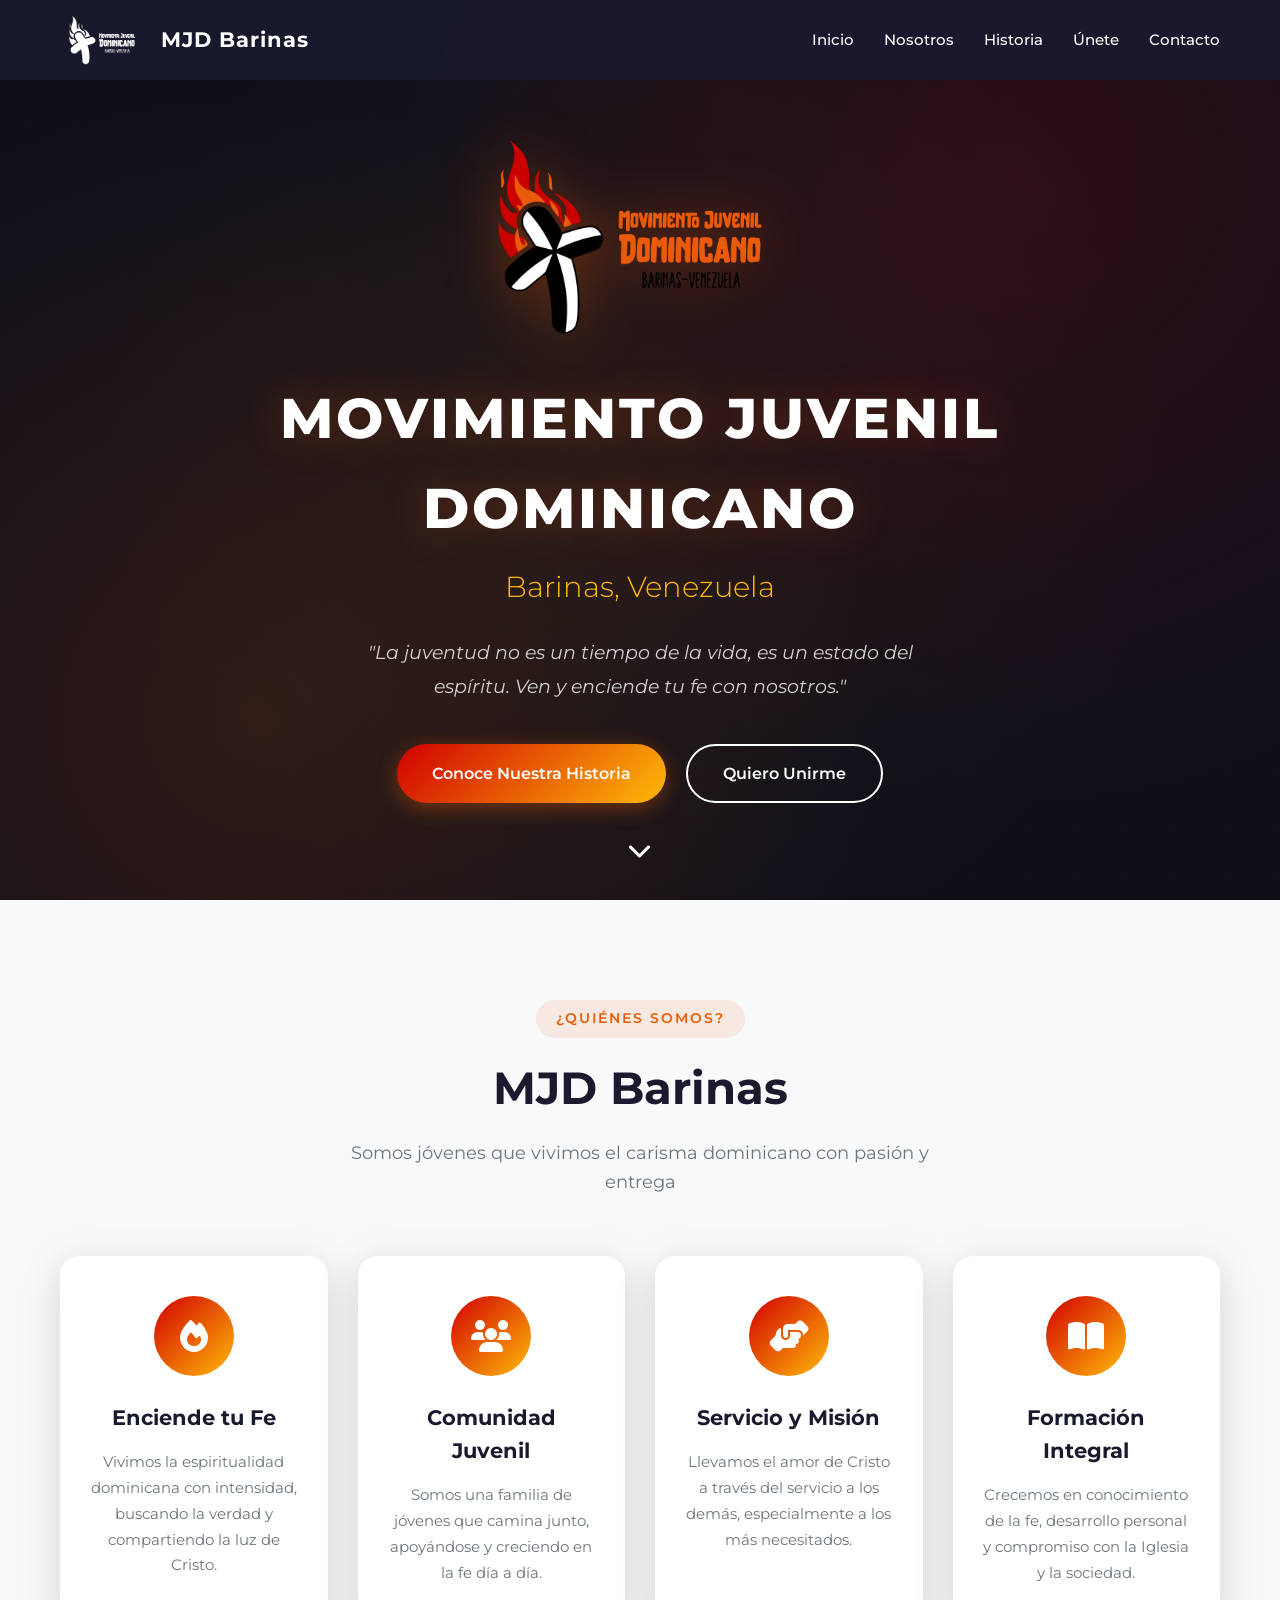
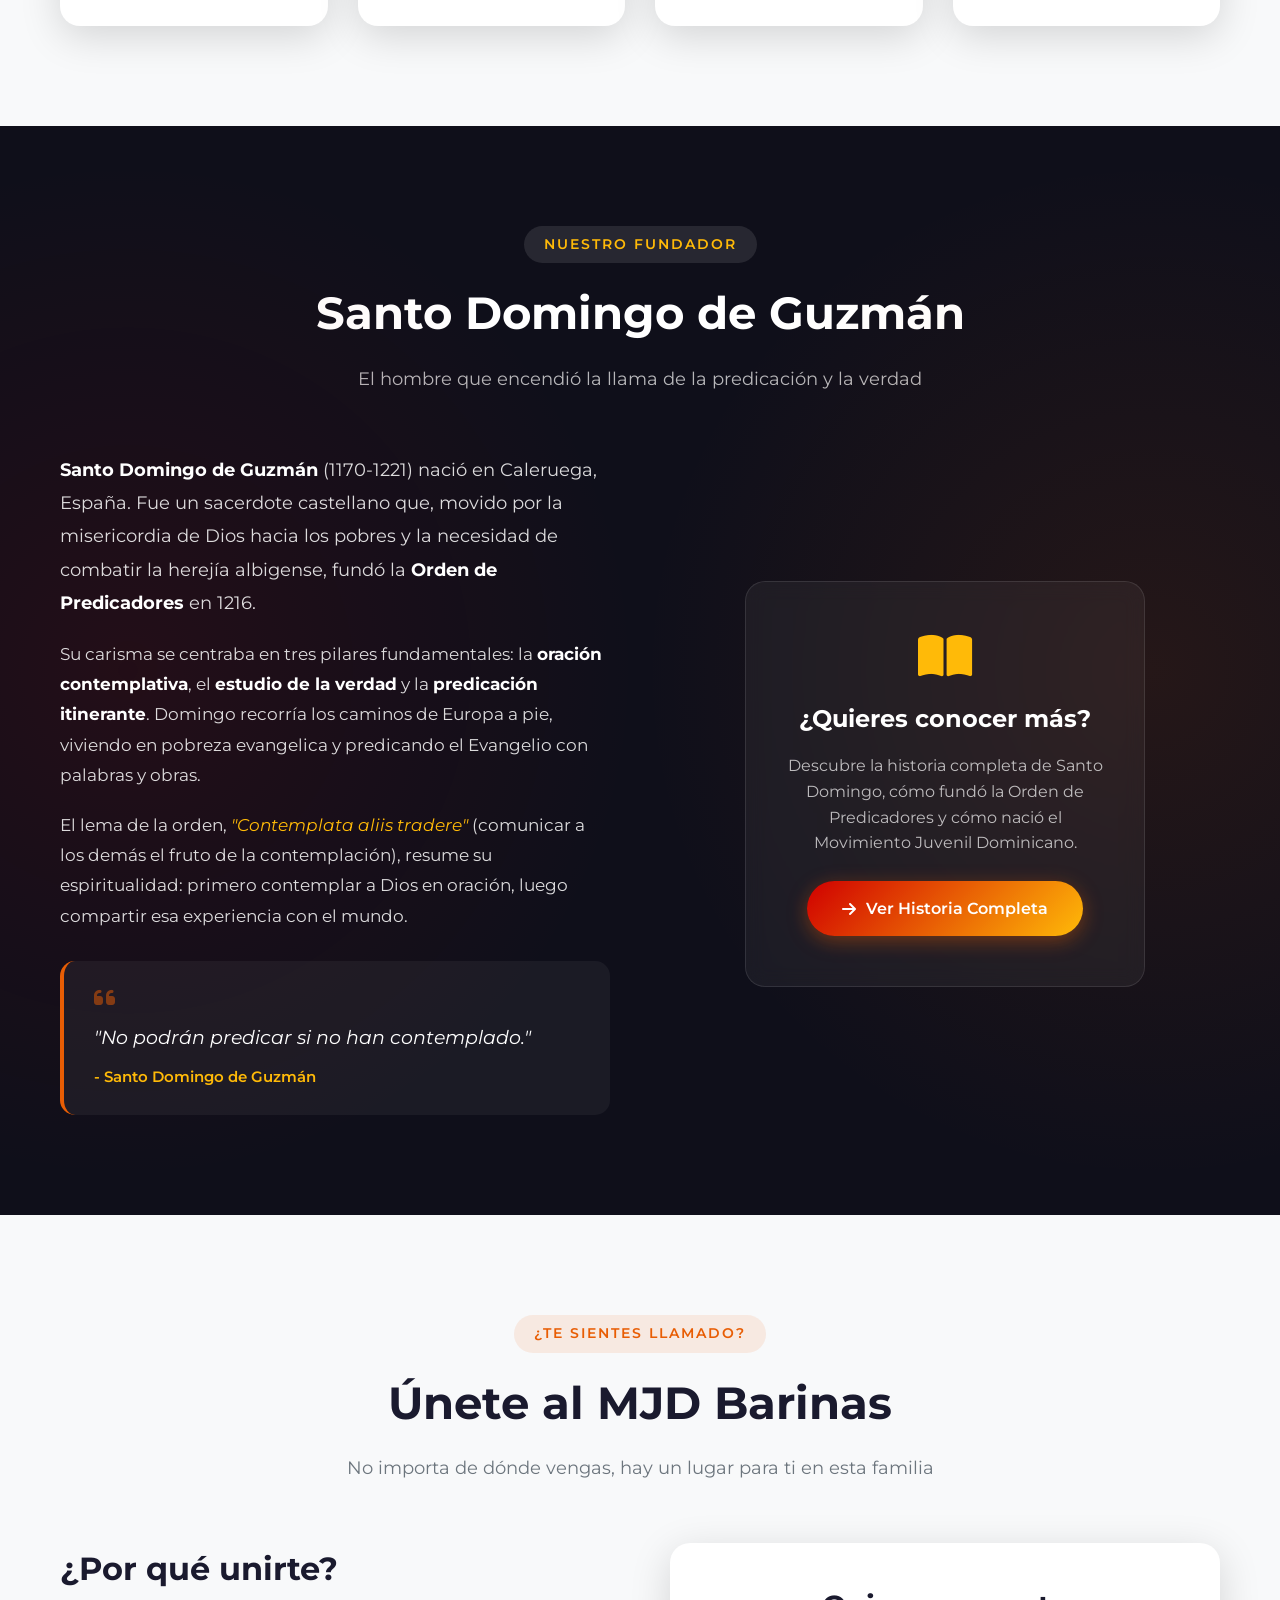
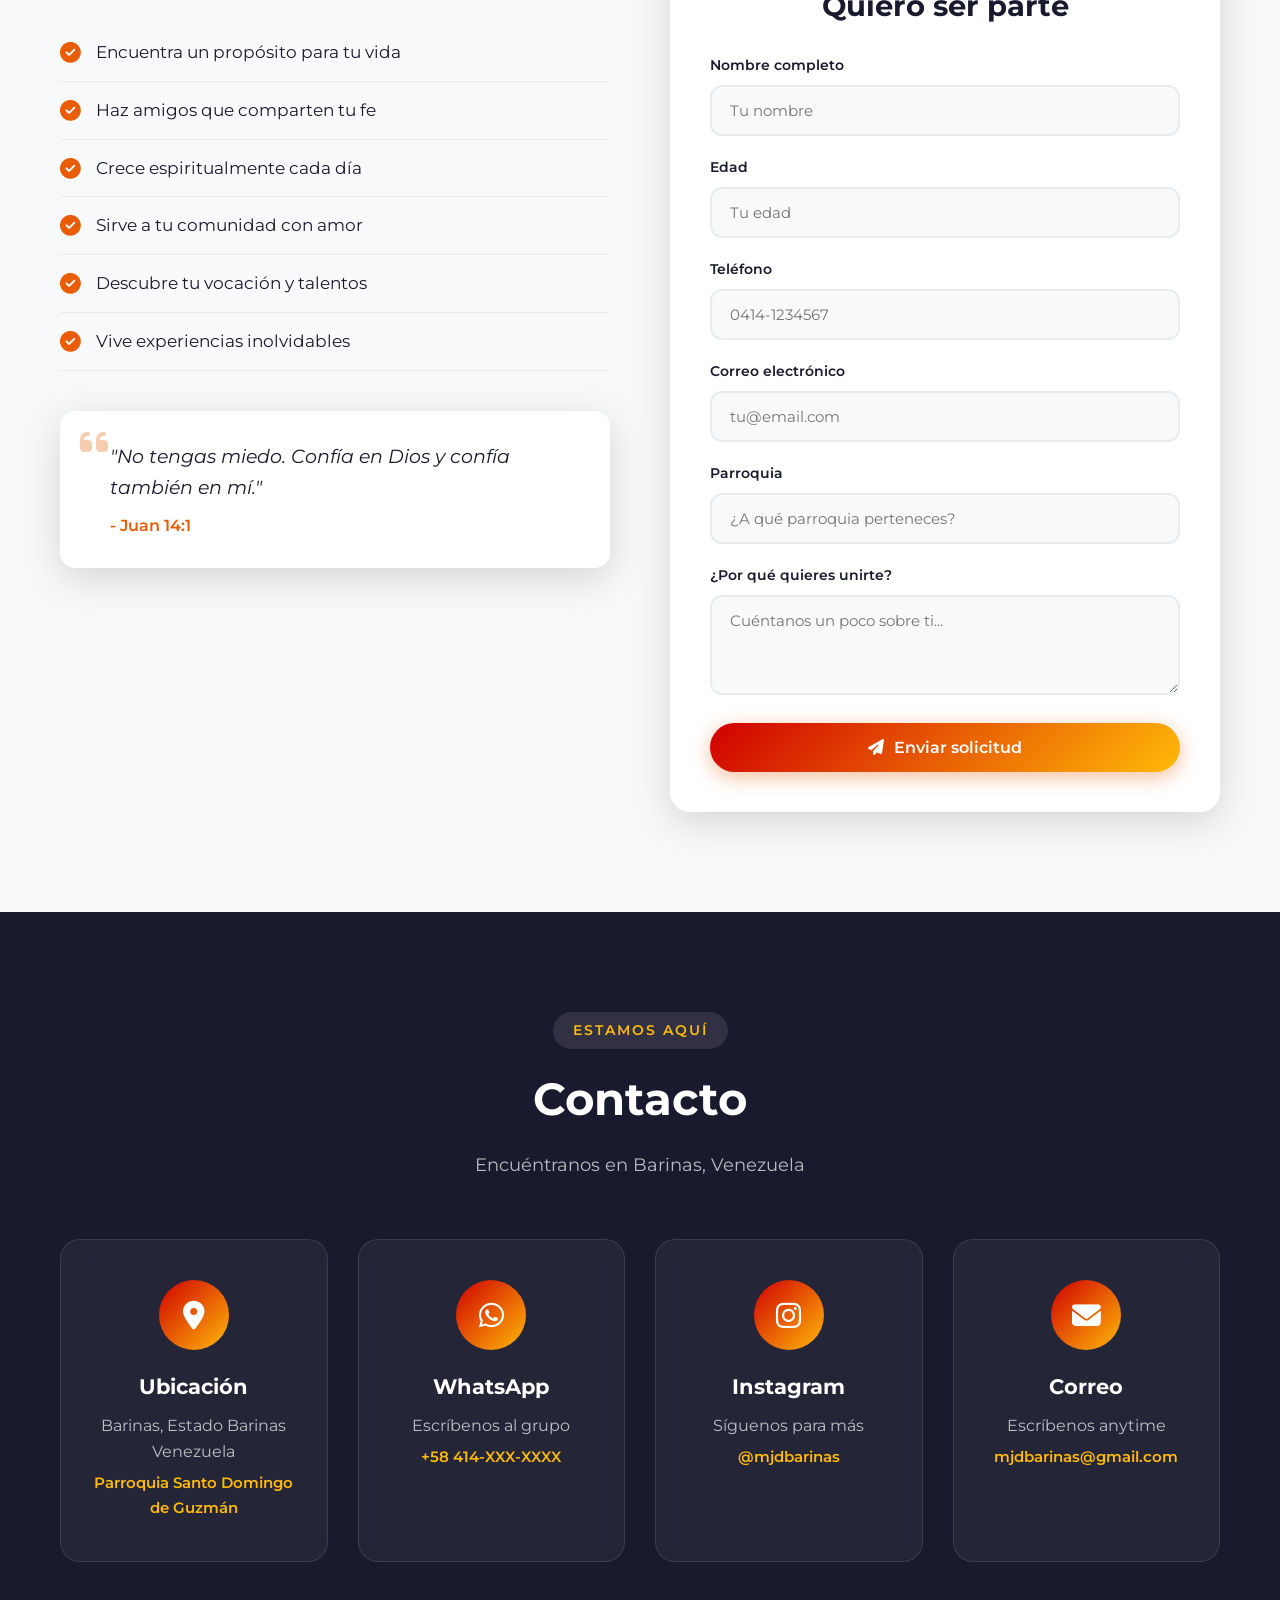
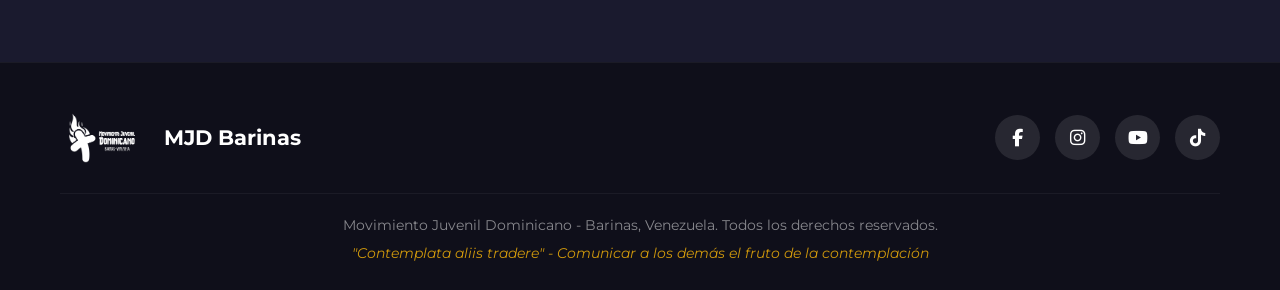
==== index.html @ afd15b1e "Add files via upload" ====
<!DOCTYPE html>
<html lang="es">
<head>
    <meta charset="UTF-8">
    <meta name="viewport" content="width=device-width, initial-scale=1.0">
    <title>MJD Barinas - Movimiento Juvenil Dominicano</title>
    <link rel="stylesheet" href="styles.css">
    <link href="https://fonts.googleapis.com/css2?family=Montserrat:wght@300;400;600;700;800&display=swap" rel="stylesheet">
    <link rel="stylesheet" href="https://cdnjs.cloudflare.com/ajax/libs/font-awesome/6.4.0/css/all.min.css">
</head>
<body>
    <!-- Navegación -->
    <nav class="navbar">
        <div class="nav-container">
            <div class="nav-logo">
                <img src="Logo.png" alt="MJD Logo" class="logo-img">
                <span class="logo-text">MJD Barinas</span>
            </div>
            <ul class="nav-menu">
                <li><a href="#inicio">Inicio</a></li>
                <li><a href="#nosotros">Nosotros</a></li>
                <li><a href="historia.html">Historia</a></li>
                <li><a href="#unirse">Únete</a></li>
                <li><a href="#contacto">Contacto</a></li>
            </ul>
            <div class="hamburger">
                <span class="bar"></span>
                <span class="bar"></span>
                <span class="bar"></span>
            </div>
        </div>
    </nav>

    <!-- Hero Section -->
    <section id="inicio" class="hero">
        <div class="hero-overlay"></div>
        <div class="hero-content">
            <div class="hero-logo">
                <img src="Logo.png" alt="MJD Logo">
            </div>
            <h1 class="hero-title">Movimiento Juvenil Dominicano</h1>
            <h2 class="hero-subtitle">Barinas, Venezuela</h2>
            <p class="hero-text">"La juventud no es un tiempo de la vida, es un estado del espíritu. Ven y enciende tu fe con nosotros."</p>
            <div class="hero-buttons">
                <a href="historia.html" class="btn btn-primary">Conoce Nuestra Historia</a>
                <a href="#unirse" class="btn btn-secondary">Quiero Unirme</a>
            </div>
        </div>
        <div class="scroll-indicator">
            <i class="fas fa-chevron-down"></i>
        </div>
    </section>

    <!-- Nosotros Section -->
    <section id="nosotros" class="section about">
        <div class="container">
            <div class="section-header">
                <span class="section-tag">¿Quiénes somos?</span>
                <h2 class="section-title">MJD Barinas</h2>
                <p class="section-desc">Somos jóvenes que vivimos el carisma dominicano con pasión y entrega</p>
            </div>
            <div class="about-grid">
                <div class="about-card">
                    <div class="about-icon">
                        <i class="fas fa-fire"></i>
                    </div>
                    <h3>Enciende tu Fe</h3>
                    <p>Vivimos la espiritualidad dominicana con intensidad, buscando la verdad y compartiendo la luz de Cristo.</p>
                </div>
                <div class="about-card">
                    <div class="about-icon">
                        <i class="fas fa-users"></i>
                    </div>
                    <h3>Comunidad Juvenil</h3>
                    <p>Somos una familia de jóvenes que camina junto, apoyándose y creciendo en la fe día a día.</p>
                </div>
                <div class="about-card">
                    <div class="about-icon">
                        <i class="fas fa-hands-helping"></i>
                    </div>
                    <h3>Servicio y Misión</h3>
                    <p>Llevamos el amor de Cristo a través del servicio a los demás, especialmente a los más necesitados.</p>
                </div>
                <div class="about-card">
                    <div class="about-icon">
                        <i class="fas fa-book-open"></i>
                    </div>
                    <h3>Formación Integral</h3>
                    <p>Crecemos en conocimiento de la fe, desarrollo personal y compromiso con la Iglesia y la sociedad.</p>
                </div>
            </div>
        </div>
    </section>

    <!-- Santo Domingo Section -->
    <section id="santo-domingo" class="section santo-domingo">
        <div class="container">
            <div class="section-header light">
                <span class="section-tag">Nuestro Fundador</span>
                <h2 class="section-title">Santo Domingo de Guzmán</h2>
                <p class="section-desc">El hombre que encendió la llama de la predicación y la verdad</p>
            </div>
            <div class="santo-domingo-content">
                <div class="santo-domingo-text">
                    <p class="santo-domingo-intro">
                        <strong>Santo Domingo de Guzmán</strong> (1170-1221) nació en Caleruega, España. Fue un sacerdote castellano que, movido por la misericordia de Dios hacia los pobres y la necesidad de combatir la herejía albigense, fundó la <strong>Orden de Predicadores</strong> en 1216.
                    </p>
                    <p>
                        Su carisma se centraba en tres pilares fundamentales: la <strong>oración contemplativa</strong>, el <strong>estudio de la verdad</strong> y la <strong>predicación itinerante</strong>. Domingo recorría los caminos de Europa a pie, viviendo en pobreza evangelica y predicando el Evangelio con palabras y obras.
                    </p>
                    <p>
                        El lema de la orden, <em>"Contemplata aliis tradere"</em> (comunicar a los demás el fruto de la contemplación), resume su espiritualidad: primero contemplar a Dios en oración, luego compartir esa experiencia con el mundo.
                    </p>
                    <div class="santo-domingo-quote">
                        <i class="fas fa-quote-left"></i>
                        <p>"No podrán predicar si no han contemplado."</p>
                        <span>- Santo Domingo de Guzmán</span>
                    </div>
                </div>
                <div class="santo-domingo-cta">
                    <div class="cta-card">
                        <i class="fas fa-book-open"></i>
                        <h3>¿Quieres conocer más?</h3>
                        <p>Descubre la historia completa de Santo Domingo, cómo fundó la Orden de Predicadores y cómo nació el Movimiento Juvenil Dominicano.</p>
                        <a href="historia.html" class="btn btn-primary">
                            <i class="fas fa-arrow-right"></i> Ver Historia Completa
                        </a>
                    </div>
                </div>
            </div>
        </div>
    </section>

    <!-- Unirse Section -->
    <section id="unirse" class="section join">
        <div class="container">
            <div class="section-header">
                <span class="section-tag">¿Te sientes llamado?</span>
                <h2 class="section-title">Únete al MJD Barinas</h2>
                <p class="section-desc">No importa de dónde vengas, hay un lugar para ti en esta familia</p>
            </div>
            <div class="join-content">
                <div class="join-info">
                    <h3>¿Por qué unirte?</h3>
                    <ul class="join-list">
                        <li><i class="fas fa-check-circle"></i> Encuentra un propósito para tu vida</li>
                        <li><i class="fas fa-check-circle"></i> Haz amigos que comparten tu fe</li>
                        <li><i class="fas fa-check-circle"></i> Crece espiritualmente cada día</li>
                        <li><i class="fas fa-check-circle"></i> Sirve a tu comunidad con amor</li>
                        <li><i class="fas fa-check-circle"></i> Descubre tu vocación y talentos</li>
                        <li><i class="fas fa-check-circle"></i> Vive experiencias inolvidables</li>
                    </ul>
                    <div class="join-quote">
                        <i class="fas fa-quote-left"></i>
                        <p>"No tengas miedo. Confía en Dios y confía también en mí."</p>
                        <span>- Juan 14:1</span>
                    </div>
                </div>
                <div class="join-form-container">
                    <form class="join-form" id="joinForm" action="https://formspree.io/f/mdayrwkl" method="POST">
                        <input type="hidden" name="_subject" value="Nueva solicitud para unirse al MJD Barinas">
                        <h3>Quiero ser parte</h3>
                        <div class="form-group">
                            <label for="nombre">Nombre completo</label>
                            <input type="text" id="nombre" name="nombre" required placeholder="Tu nombre">
                        </div>
                        <div class="form-group">
                            <label for="edad">Edad</label>
                            <input type="number" id="edad" name="edad" required placeholder="Tu edad" min="12" max="35">
                        </div>
                        <div class="form-group">
                            <label for="telefono">Teléfono</label>
                            <input type="tel" id="telefono" name="telefono" required placeholder="0414-1234567">
                        </div>
                        <div class="form-group">
                            <label for="email">Correo electrónico</label>
                            <input type="email" id="email" name="email" placeholder="tu@email.com">
                        </div>
                        <div class="form-group">
                            <label for="parroquia">Parroquia</label>
                            <input type="text" id="parroquia" name="parroquia" placeholder="¿A qué parroquia perteneces?">
                        </div>
                        <div class="form-group">
                            <label for="mensaje">¿Por qué quieres unirte?</label>
                            <textarea id="mensaje" name="mensaje" rows="3" placeholder="Cuéntanos un poco sobre ti..."></textarea>
                        </div>
                        <button type="submit" class="btn btn-primary btn-full">
                            <i class="fas fa-paper-plane"></i> Enviar solicitud
                        </button>
                    </form>
                </div>
            </div>
        </div>
    </section>

    <!-- Contacto Section -->
    <section id="contacto" class="section contact">
        <div class="container">
            <div class="section-header light">
                <span class="section-tag">Estamos aquí</span>
                <h2 class="section-title">Contacto</h2>
                <p class="section-desc">Encuéntranos en Barinas, Venezuela</p>
            </div>
            <div class="contact-grid">
                <div class="contact-card">
                    <div class="contact-icon">
                        <i class="fas fa-map-marker-alt"></i>
                    </div>
                    <h3>Ubicación</h3>
                    <p>Barinas, Estado Barinas<br>Venezuela</p>
                    <span class="contact-detail">Parroquia Santo Domingo de Guzmán</span>
                </div>
                <div class="contact-card">
                    <div class="contact-icon">
                        <i class="fab fa-whatsapp"></i>
                    </div>
                    <h3>WhatsApp</h3>
                    <p>Escríbenos al grupo</p>
                    <span class="contact-detail">+58 414-XXX-XXXX</span>
                </div>
                <div class="contact-card">
                    <div class="contact-icon">
                        <i class="fab fa-instagram"></i>
                    </div>
                    <h3>Instagram</h3>
                    <p>Síguenos para más</p>
                    <span class="contact-detail">@mjdbarinas</span>
                </div>
                <div class="contact-card">
                    <div class="contact-icon">
                        <i class="fas fa-envelope"></i>
                    </div>
                    <h3>Correo</h3>
                    <p>Escríbenos anytime</p>
                    <span class="contact-detail">mjdbarinas@gmail.com</span>
                </div>
            </div>
        </div>
    </section>

    <!-- Footer -->
    <footer class="footer">
        <div class="container">
            <div class="footer-content">
                <div class="footer-logo">
                    <img src="Logo.png" alt="MJD Logo">
                    <span>MJD Barinas</span>
                </div>
                <div class="footer-social">
                    <a href="#"><i class="fab fa-facebook-f"></i></a>
                    <a href="#"><i class="fab fa-instagram"></i></a>
                    <a href="#"><i class="fab fa-youtube"></i></a>
                    <a href="#"><i class="fab fa-tiktok"></i></a>
                </div>
            </div>
            <div class="footer-bottom">
                <p> Movimiento Juvenil Dominicano - Barinas, Venezuela. Todos los derechos reservados.</p>
                <p class="footer-quote">"Contemplata aliis tradere" - Comunicar a los demás el fruto de la contemplación</p>
            </div>
        </div>
    </footer>

    <script src="script.js"></script>
</body>
</html>
---- styles.css ----
/* Reset y Base */
* {
    margin: 0;
    padding: 0;
    box-sizing: border-box;
}

:root {
    --primary: #e85d04;
    --primary-dark: #d00000;
    --secondary: #ffba08;
    --dark: #1a1a2e;
    --darker: #0f0f1a;
    --light: #f8f9fa;
    --gray: #6c757d;
    --white: #ffffff;
    --gradient-fire: linear-gradient(135deg, #d00000 0%, #e85d04 50%, #ffba08 100%);
    --shadow: 0 10px 40px rgba(0,0,0,0.15);
    --shadow-hover: 0 20px 60px rgba(232, 93, 4, 0.25);
}

html {
    scroll-behavior: smooth;
}

body {
    font-family: 'Montserrat', sans-serif;
    line-height: 1.6;
    color: var(--dark);
    overflow-x: hidden;
}

.container {
    max-width: 1200px;
    margin: 0 auto;
    padding: 0 20px;
}

/* Navegación */
.navbar {
    position: fixed;
    top: 0;
    left: 0;
    width: 100%;
    background: rgba(26, 26, 46, 0.95);
    backdrop-filter: blur(10px);
    z-index: 1000;
    padding: 15px 0;
    transition: all 0.3s ease;
}

.nav-container {
    max-width: 1200px;
    margin: 0 auto;
    padding: 0 20px;
    display: flex;
    justify-content: space-between;
    align-items: center;
}

.nav-logo {
    display: flex;
    align-items: center;
    gap: 12px;
}

.logo-img {
    height: 50px;
    width: auto;
    filter: brightness(0) invert(1);
}

.logo-text {
    color: var(--white);
    font-weight: 700;
    font-size: 1.3rem;
    letter-spacing: 1px;
}

.nav-menu {
    display: flex;
    list-style: none;
    gap: 30px;
}

.nav-menu a {
    color: var(--white);
    text-decoration: none;
    font-weight: 500;
    font-size: 0.95rem;
    position: relative;
    transition: color 0.3s ease;
}

.nav-menu a::after {
    content: '';
    position: absolute;
    bottom: -5px;
    left: 0;
    width: 0;
    height: 2px;
    background: var(--gradient-fire);
    transition: width 0.3s ease;
}

.nav-menu a:hover {
    color: var(--secondary);
}

.nav-menu a:hover::after {
    width: 100%;
}

.hamburger {
    display: none;
    cursor: pointer;
}

.bar {
    display: block;
    width: 25px;
    height: 3px;
    margin: 5px auto;
    background: var(--white);
    border-radius: 3px;
    transition: all 0.3s ease;
}

/* Hero Section */
.hero {
    min-height: 100vh;
    display: flex;
    align-items: center;
    justify-content: center;
    position: relative;
    background: var(--darker);
    overflow: hidden;
}

.hero::before {
    content: '';
    position: absolute;
    top: 0;
    left: 0;
    width: 100%;
    height: 100%;
    background: 
        radial-gradient(circle at 20% 80%, rgba(232, 93, 4, 0.15) 0%, transparent 50%),
        radial-gradient(circle at 80% 20%, rgba(208, 0, 0, 0.15) 0%, transparent 50%),
        radial-gradient(circle at 50% 50%, rgba(255, 186, 8, 0.05) 0%, transparent 70%);
}

.hero-overlay {
    position: absolute;
    top: 0;
    left: 0;
    width: 100%;
    height: 100%;
    background: url('data:image/svg+xml,<svg xmlns="http://www.w3.org/2000/svg" viewBox="0 0 100 100"><circle cx="50" cy="50" r="1" fill="rgba(255,255,255,0.03)"/></svg>');
    background-size: 50px 50px;
}

.hero-content {
    position: relative;
    z-index: 2;
    text-align: center;
    padding: 100px 20px 60px;
    max-width: 900px;
}

.hero-logo {
    margin-bottom: 30px;
    animation: fadeInDown 1s ease;
}

.hero-logo img {
    max-height: 200px;
    width: auto;
    filter: drop-shadow(0 0 30px rgba(232, 93, 4, 0.4));
}

.hero-title {
    font-size: 3.5rem;
    font-weight: 800;
    color: var(--white);
    margin-bottom: 10px;
    text-transform: uppercase;
    letter-spacing: 3px;
    animation: fadeInUp 1s ease 0.2s both;
    text-shadow: 0 0 40px rgba(232, 93, 4, 0.3);
}

.hero-subtitle {
    font-size: 1.8rem;
    font-weight: 300;
    color: var(--secondary);
    margin-bottom: 25px;
    animation: fadeInUp 1s ease 0.4s both;
}

.hero-text {
    font-size: 1.2rem;
    color: rgba(255,255,255,0.8);
    max-width: 600px;
    margin: 0 auto 40px;
    line-height: 1.8;
    animation: fadeInUp 1s ease 0.6s both;
    font-style: italic;
}

.hero-buttons {
    display: flex;
    gap: 20px;
    justify-content: center;
    flex-wrap: wrap;
    animation: fadeInUp 1s ease 0.8s both;
}

.btn {
    display: inline-flex;
    align-items: center;
    gap: 10px;
    padding: 15px 35px;
    border-radius: 50px;
    font-weight: 600;
    font-size: 1rem;
    text-decoration: none;
    transition: all 0.3s ease;
    cursor: pointer;
    border: none;
    font-family: 'Montserrat', sans-serif;
}

.btn-primary {
    background: var(--gradient-fire);
    color: var(--white);
    box-shadow: 0 5px 20px rgba(232, 93, 4, 0.4);
}

.btn-primary:hover {
    transform: translateY(-3px);
    box-shadow: var(--shadow-hover);
}

.btn-secondary {
    background: transparent;
    color: var(--white);
    border: 2px solid var(--white);
}

.btn-secondary:hover {
    background: var(--white);
    color: var(--dark);
    transform: translateY(-3px);
}

.btn-full {
    width: 100%;
    justify-content: center;
}

.scroll-indicator {
    position: absolute;
    bottom: 30px;
    left: 50%;
    transform: translateX(-50%);
    color: var(--white);
    font-size: 1.5rem;
    animation: bounce 2s infinite;
    cursor: pointer;
}

/* Sections General */
.section {
    padding: 100px 0;
}

.section-header {
    text-align: center;
    margin-bottom: 60px;
}

.section-header.light {
    color: var(--white);
}

.section-tag {
    display: inline-block;
    padding: 8px 20px;
    background: rgba(232, 93, 4, 0.1);
    color: var(--primary);
    border-radius: 50px;
    font-size: 0.85rem;
    font-weight: 600;
    text-transform: uppercase;
    letter-spacing: 2px;
    margin-bottom: 15px;
}

.section-header.light .section-tag {
    background: rgba(255,255,255,0.1);
    color: var(--secondary);
}

.section-title {
    font-size: 2.8rem;
    font-weight: 700;
    margin-bottom: 15px;
    color: var(--dark);
}

.section-header.light .section-title {
    color: var(--white);
}

.section-desc {
    font-size: 1.1rem;
    color: var(--gray);
    max-width: 600px;
    margin: 0 auto;
}

.section-header.light .section-desc {
    color: rgba(255,255,255,0.7);
}

/* About Section */
.about {
    background: var(--light);
}

.about-grid {
    display: grid;
    grid-template-columns: repeat(auto-fit, minmax(260px, 1fr));
    gap: 30px;
}

.about-card {
    background: var(--white);
    padding: 40px 30px;
    border-radius: 20px;
    text-align: center;
    transition: all 0.3s ease;
    box-shadow: var(--shadow);
}

.about-card:hover {
    transform: translateY(-10px);
    box-shadow: var(--shadow-hover);
}

.about-icon {
    width: 80px;
    height: 80px;
    background: var(--gradient-fire);
    border-radius: 50%;
    display: flex;
    align-items: center;
    justify-content: center;
    margin: 0 auto 25px;
    font-size: 2rem;
    color: var(--white);
}

.about-card h3 {
    font-size: 1.3rem;
    margin-bottom: 15px;
    color: var(--dark);
}

.about-card p {
    color: var(--gray);
    font-size: 0.95rem;
    line-height: 1.7;
}

/* Santo Domingo Section */
.santo-domingo {
    background: var(--darker);
    position: relative;
    overflow: hidden;
}

.santo-domingo::before {
    content: '';
    position: absolute;
    top: 0;
    left: 0;
    width: 100%;
    height: 100%;
    background: 
        radial-gradient(circle at 10% 50%, rgba(208, 0, 0, 0.1) 0%, transparent 40%),
        radial-gradient(circle at 90% 50%, rgba(232, 93, 4, 0.1) 0%, transparent 40%);
}

.santo-domingo-content {
    position: relative;
    z-index: 2;
    display: grid;
    grid-template-columns: 1fr 1fr;
    gap: 60px;
    align-items: center;
}

.santo-domingo-text {
    color: rgba(255,255,255,0.85);
}

.santo-domingo-text p {
    font-size: 1.05rem;
    line-height: 1.8;
    margin-bottom: 20px;
}

.santo-domingo-text strong {
    color: var(--white);
}

.santo-domingo-text em {
    color: var(--secondary);
    font-style: italic;
}

.santo-domingo-intro {
    font-size: 1.15rem !important;
}

.santo-domingo-quote {
    background: rgba(255,255,255,0.05);
    padding: 25px 30px;
    border-radius: 15px;
    border-left: 4px solid var(--primary);
    margin-top: 30px;
    position: relative;
}

.santo-domingo-quote i {
    font-size: 1.5rem;
    color: var(--primary);
    opacity: 0.5;
    margin-bottom: 10px;
    display: block;
}

.santo-domingo-quote p {
    font-size: 1.2rem;
    font-style: italic;
    color: var(--white);
    margin-bottom: 10px;
}

.santo-domingo-quote span {
    color: var(--secondary);
    font-weight: 600;
    font-size: 0.95rem;
}

.santo-domingo-cta {
    display: flex;
    justify-content: center;
}

.cta-card {
    background: rgba(255,255,255,0.05);
    backdrop-filter: blur(10px);
    padding: 50px 40px;
    border-radius: 20px;
    border: 1px solid rgba(255,255,255,0.1);
    text-align: center;
    max-width: 400px;
    transition: all 0.3s ease;
}

.cta-card:hover {
    background: rgba(255,255,255,0.08);
    transform: translateY(-5px);
}

.cta-card > i {
    font-size: 3rem;
    color: var(--secondary);
    margin-bottom: 20px;
}

.cta-card h3 {
    color: var(--white);
    font-size: 1.5rem;
    margin-bottom: 15px;
}

.cta-card p {
    color: rgba(255,255,255,0.7);
    font-size: 1rem;
    line-height: 1.6;
    margin-bottom: 25px;
}

/* Historia Page Styles */
.historia-hero {
    min-height: 70vh;
    display: flex;
    align-items: center;
    justify-content: center;
    position: relative;
    background: var(--darker);
    overflow: hidden;
    padding-top: 100px;
}

.historia-hero::before {
    content: '';
    position: absolute;
    top: 0;
    left: 0;
    width: 100%;
    height: 100%;
    background: 
        radial-gradient(circle at 30% 70%, rgba(232, 93, 4, 0.15) 0%, transparent 50%),
        radial-gradient(circle at 70% 30%, rgba(208, 0, 0, 0.15) 0%, transparent 50%);
}

.historia-hero-content {
    position: relative;
    z-index: 2;
    text-align: center;
    padding: 60px 20px;
    max-width: 900px;
}

.historia-hero-content h1 {
    font-size: 3rem;
    font-weight: 800;
    color: var(--white);
    margin-bottom: 15px;
    text-transform: uppercase;
    letter-spacing: 3px;
}

.historia-hero-content p {
    font-size: 1.2rem;
    color: rgba(255,255,255,0.8);
    max-width: 700px;
    margin: 0 auto;
}

.historia-section {
    padding: 80px 0;
}

.historia-section:nth-child(even) {
    background: var(--light);
}

.historia-section:nth-child(odd) {
    background: var(--white);
}

.historia-content {
    max-width: 900px;
    margin: 0 auto;
}

.historia-content h2 {
    font-size: 2.2rem;
    color: var(--dark);
    margin-bottom: 30px;
    display: flex;
    align-items: center;
    gap: 15px;
}

.historia-content h2 i {
    color: var(--primary);
    font-size: 1.8rem;
}

.historia-content h3 {
    font-size: 1.5rem;
    color: var(--dark);
    margin: 30px 0 15px;
}

.historia-content p {
    font-size: 1.05rem;
    line-height: 1.8;
    color: var(--gray);
    margin-bottom: 20px;
}

.historia-content strong {
    color: var(--dark);
}

.historia-content ul {
    margin: 20px 0;
    padding-left: 25px;
}

.historia-content ul li {
    font-size: 1.05rem;
    line-height: 1.8;
    color: var(--gray);
    margin-bottom: 10px;
}

.historia-quote {
    background: var(--dark);
    padding: 40px;
    border-radius: 15px;
    margin: 40px 0;
    text-align: center;
}

.historia-quote i {
    font-size: 2rem;
    color: var(--primary);
    margin-bottom: 15px;
    opacity: 0.5;
}

.historia-quote p {
    font-size: 1.3rem;
    font-style: italic;
    color: var(--white);
    margin-bottom: 15px;
}

.historia-quote span {
    color: var(--secondary);
    font-weight: 600;
}

.historia-timeline {
    position: relative;
    padding-left: 40px;
}

.historia-timeline::before {
    content: '';
    position: absolute;
    left: 10px;
    top: 0;
    bottom: 0;
    width: 3px;
    background: var(--gradient-fire);
    border-radius: 3px;
}

.historia-timeline-item {
    position: relative;
    margin-bottom: 40px;
    padding-left: 30px;
}

.historia-timeline-item::before {
    content: '';
    position: absolute;
    left: -36px;
    top: 5px;
    width: 16px;
    height: 16px;
    background: var(--gradient-fire);
    border-radius: 50%;
    border: 3px solid var(--white);
    box-shadow: 0 0 10px rgba(232, 93, 4, 0.3);
}

.historia-timeline-item .year {
    display: inline-block;
    padding: 5px 15px;
    background: var(--gradient-fire);
    color: var(--white);
    border-radius: 50px;
    font-size: 0.85rem;
    font-weight: 600;
    margin-bottom: 10px;
}

.historia-timeline-item h4 {
    font-size: 1.3rem;
    color: var(--dark);
    margin-bottom: 10px;
}

.historia-timeline-item p {
    color: var(--gray);
    line-height: 1.7;
}

.back-btn {
    display: inline-flex;
    align-items: center;
    gap: 10px;
    color: var(--white);
    text-decoration: none;
    font-weight: 600;
    margin-bottom: 30px;
    transition: all 0.3s ease;
}

.back-btn:hover {
    color: var(--secondary);
    transform: translateX(-5px);
}

/* Responsive para historia */
@media (max-width: 992px) {
    .santo-domingo-content {
        grid-template-columns: 1fr;
    }
    
    .historia-hero-content h1 {
        font-size: 2.2rem;
    }
    
    .historia-content h2 {
        font-size: 1.8rem;
    }
}

@media (max-width: 768px) {
    .cta-card {
        padding: 40px 25px;
    }
    
    .historia-hero-content h1 {
        font-size: 1.8rem;
    }
    
    .historia-timeline {
        padding-left: 30px;
    }
    
    .historia-timeline-item::before {
        left: -31px;
        width: 14px;
        height: 14px;
    }
}

/* Join Section */
.join {
    background: var(--light);
}

.join-content {
    display: grid;
    grid-template-columns: 1fr 1fr;
    gap: 60px;
    align-items: start;
}

.join-info h3 {
    font-size: 2rem;
    margin-bottom: 30px;
    color: var(--dark);
}

.join-list {
    list-style: none;
    margin-bottom: 40px;
}

.join-list li {
    display: flex;
    align-items: center;
    gap: 15px;
    padding: 15px 0;
    border-bottom: 1px solid rgba(0,0,0,0.05);
    font-size: 1.05rem;
    color: var(--dark);
}

.join-list li i {
    color: var(--primary);
    font-size: 1.3rem;
}

.join-quote {
    background: var(--white);
    padding: 30px;
    border-radius: 15px;
    box-shadow: var(--shadow);
    position: relative;
}

.join-quote i {
    font-size: 2rem;
    color: var(--primary);
    opacity: 0.3;
    position: absolute;
    top: 15px;
    left: 20px;
}

.join-quote p {
    font-size: 1.2rem;
    font-style: italic;
    color: var(--dark);
    margin-bottom: 10px;
    padding-left: 20px;
}

.join-quote span {
    color: var(--primary);
    font-weight: 600;
    padding-left: 20px;
}

.join-form-container {
    background: var(--white);
    padding: 40px;
    border-radius: 20px;
    box-shadow: var(--shadow);
}

.join-form h3 {
    font-size: 1.8rem;
    margin-bottom: 25px;
    color: var(--dark);
    text-align: center;
}

.form-group {
    margin-bottom: 20px;
}

.form-group label {
    display: block;
    margin-bottom: 8px;
    font-weight: 600;
    color: var(--dark);
    font-size: 0.9rem;
}

.form-group input,
.form-group textarea {
    width: 100%;
    padding: 14px 18px;
    border: 2px solid #e9ecef;
    border-radius: 12px;
    font-family: 'Montserrat', sans-serif;
    font-size: 0.95rem;
    transition: all 0.3s ease;
    background: var(--light);
}

.form-group input:focus,
.form-group textarea:focus {
    outline: none;
    border-color: var(--primary);
    background: var(--white);
    box-shadow: 0 0 0 4px rgba(232, 93, 4, 0.1);
}

.form-group textarea {
    resize: vertical;
    min-height: 100px;
}

/* Contact Section */
.contact {
    background: var(--dark);
    position: relative;
}

.contact-grid {
    display: grid;
    grid-template-columns: repeat(auto-fit, minmax(250px, 1fr));
    gap: 30px;
}

.contact-card {
    background: rgba(255,255,255,0.05);
    backdrop-filter: blur(10px);
    padding: 40px 30px;
    border-radius: 20px;
    text-align: center;
    border: 1px solid rgba(255,255,255,0.1);
    transition: all 0.3s ease;
}

.contact-card:hover {
    background: rgba(255,255,255,0.08);
    transform: translateY(-5px);
}

.contact-icon {
    width: 70px;
    height: 70px;
    background: var(--gradient-fire);
    border-radius: 50%;
    display: flex;
    align-items: center;
    justify-content: center;
    margin: 0 auto 20px;
    font-size: 1.8rem;
    color: var(--white);
}

.contact-card h3 {
    color: var(--white);
    font-size: 1.3rem;
    margin-bottom: 10px;
}

.contact-card p {
    color: rgba(255,255,255,0.7);
    margin-bottom: 5px;
}

.contact-detail {
    color: var(--secondary);
    font-weight: 600;
    font-size: 0.95rem;
}

/* Footer */
.footer {
    background: var(--darker);
    padding: 50px 0 20px;
    border-top: 1px solid rgba(255,255,255,0.05);
}

.footer-content {
    display: flex;
    justify-content: space-between;
    align-items: center;
    margin-bottom: 30px;
    flex-wrap: wrap;
    gap: 20px;
}

.footer-logo {
    display: flex;
    align-items: center;
    gap: 15px;
}

.footer-logo img {
    height: 50px;
    filter: brightness(0) invert(1);
}

.footer-logo span {
    color: var(--white);
    font-weight: 700;
    font-size: 1.3rem;
}

.footer-social {
    display: flex;
    gap: 15px;
}

.footer-social a {
    width: 45px;
    height: 45px;
    background: rgba(255,255,255,0.1);
    border-radius: 50%;
    display: flex;
    align-items: center;
    justify-content: center;
    color: var(--white);
    font-size: 1.1rem;
    transition: all 0.3s ease;
    text-decoration: none;
}

.footer-social a:hover {
    background: var(--gradient-fire);
    transform: translateY(-3px);
}

.footer-bottom {
    text-align: center;
    padding-top: 20px;
    border-top: 1px solid rgba(255,255,255,0.05);
}

.footer-bottom p {
    color: rgba(255,255,255,0.5);
    font-size: 0.9rem;
    margin-bottom: 5px;
}

.footer-quote {
    font-style: italic;
    color: var(--secondary) !important;
    opacity: 0.8;
}

/* Animaciones */
@keyframes fadeInDown {
    from {
        opacity: 0;
        transform: translateY(-30px);
    }
    to {
        opacity: 1;
        transform: translateY(0);
    }
}

@keyframes fadeInUp {
    from {
        opacity: 0;
        transform: translateY(30px);
    }
    to {
        opacity: 1;
        transform: translateY(0);
    }
}

@keyframes bounce {
    0%, 20%, 50%, 80%, 100% {
        transform: translateX(-50%) translateY(0);
    }
    40% {
        transform: translateX(-50%) translateY(-15px);
    }
    60% {
        transform: translateX(-50%) translateY(-7px);
    }
}

/* Responsive */
@media (max-width: 992px) {
    .join-content {
        grid-template-columns: 1fr;
    }
    
    .timeline::before {
        left: 30px;
    }
    
    .timeline-marker {
        left: 30px;
    }
    
    .timeline-item:nth-child(odd) .timeline-content,
    .timeline-item:nth-child(even) .timeline-content {
        width: calc(100% - 80px);
        margin-left: 80px;
        text-align: left;
    }
}

@media (max-width: 768px) {
    .hamburger {
        display: block;
    }
    
    .nav-menu {
        position: fixed;
        left: -100%;
        top: 80px;
        flex-direction: column;
        background: var(--darker);
        width: 100%;
        text-align: center;
        transition: 0.3s;
        padding: 30px 0;
        gap: 20px;
    }
    
    .nav-menu.active {
        left: 0;
    }
    
    .hero-title {
        font-size: 2.2rem;
    }
    
    .hero-subtitle {
        font-size: 1.3rem;
    }
    
    .section-title {
        font-size: 2rem;
    }
    
    .section {
        padding: 60px 0;
    }
    
    .hero-buttons {
        flex-direction: column;
        align-items: center;
    }
    
    .btn {
        width: 100%;
        max-width: 300px;
        justify-content: center;
    }
    
    .footer-content {
        flex-direction: column;
        text-align: center;
    }
}

@media (max-width: 480px) {
    .hero-title {
        font-size: 1.8rem;
    }
    
    .hero-logo img {
        max-height: 150px;
    }
    
    .timeline-content {
        padding: 20px;
    }
    
    .join-form-container {
        padding: 25px;
    }
}
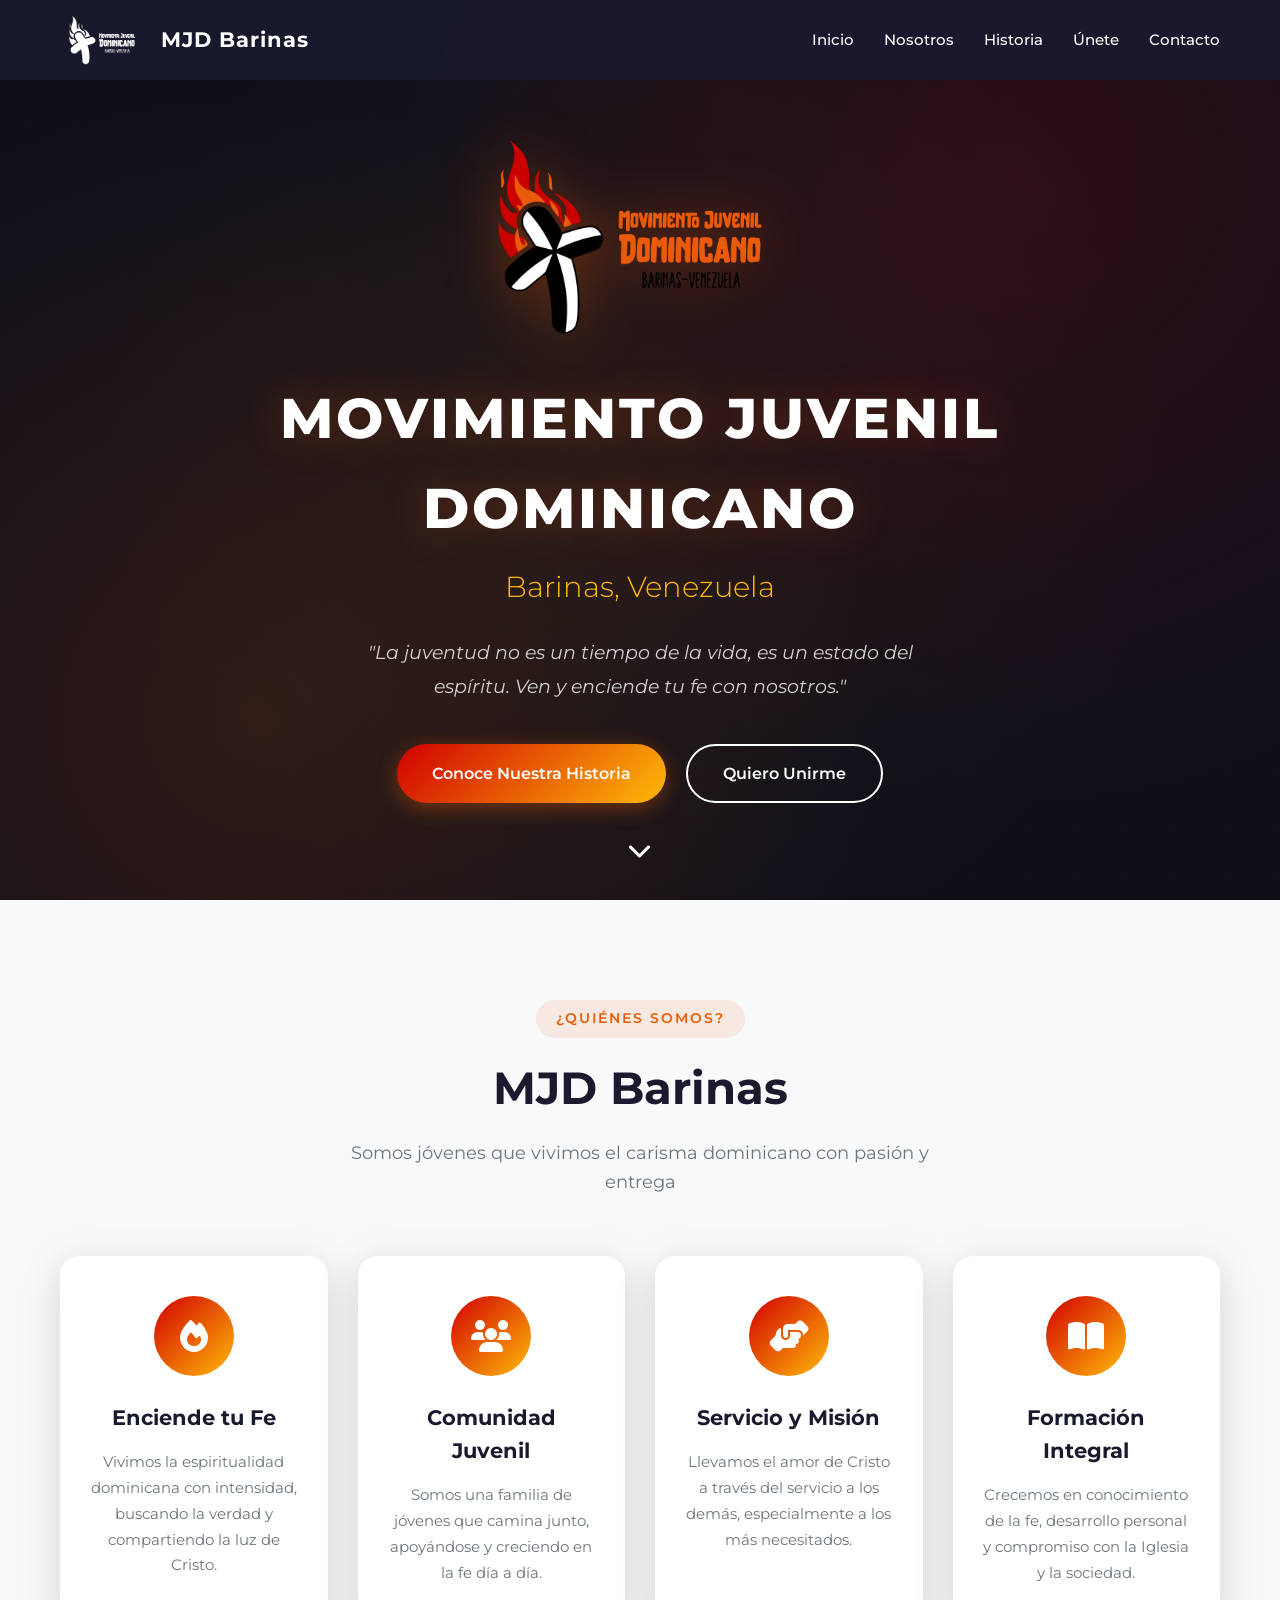
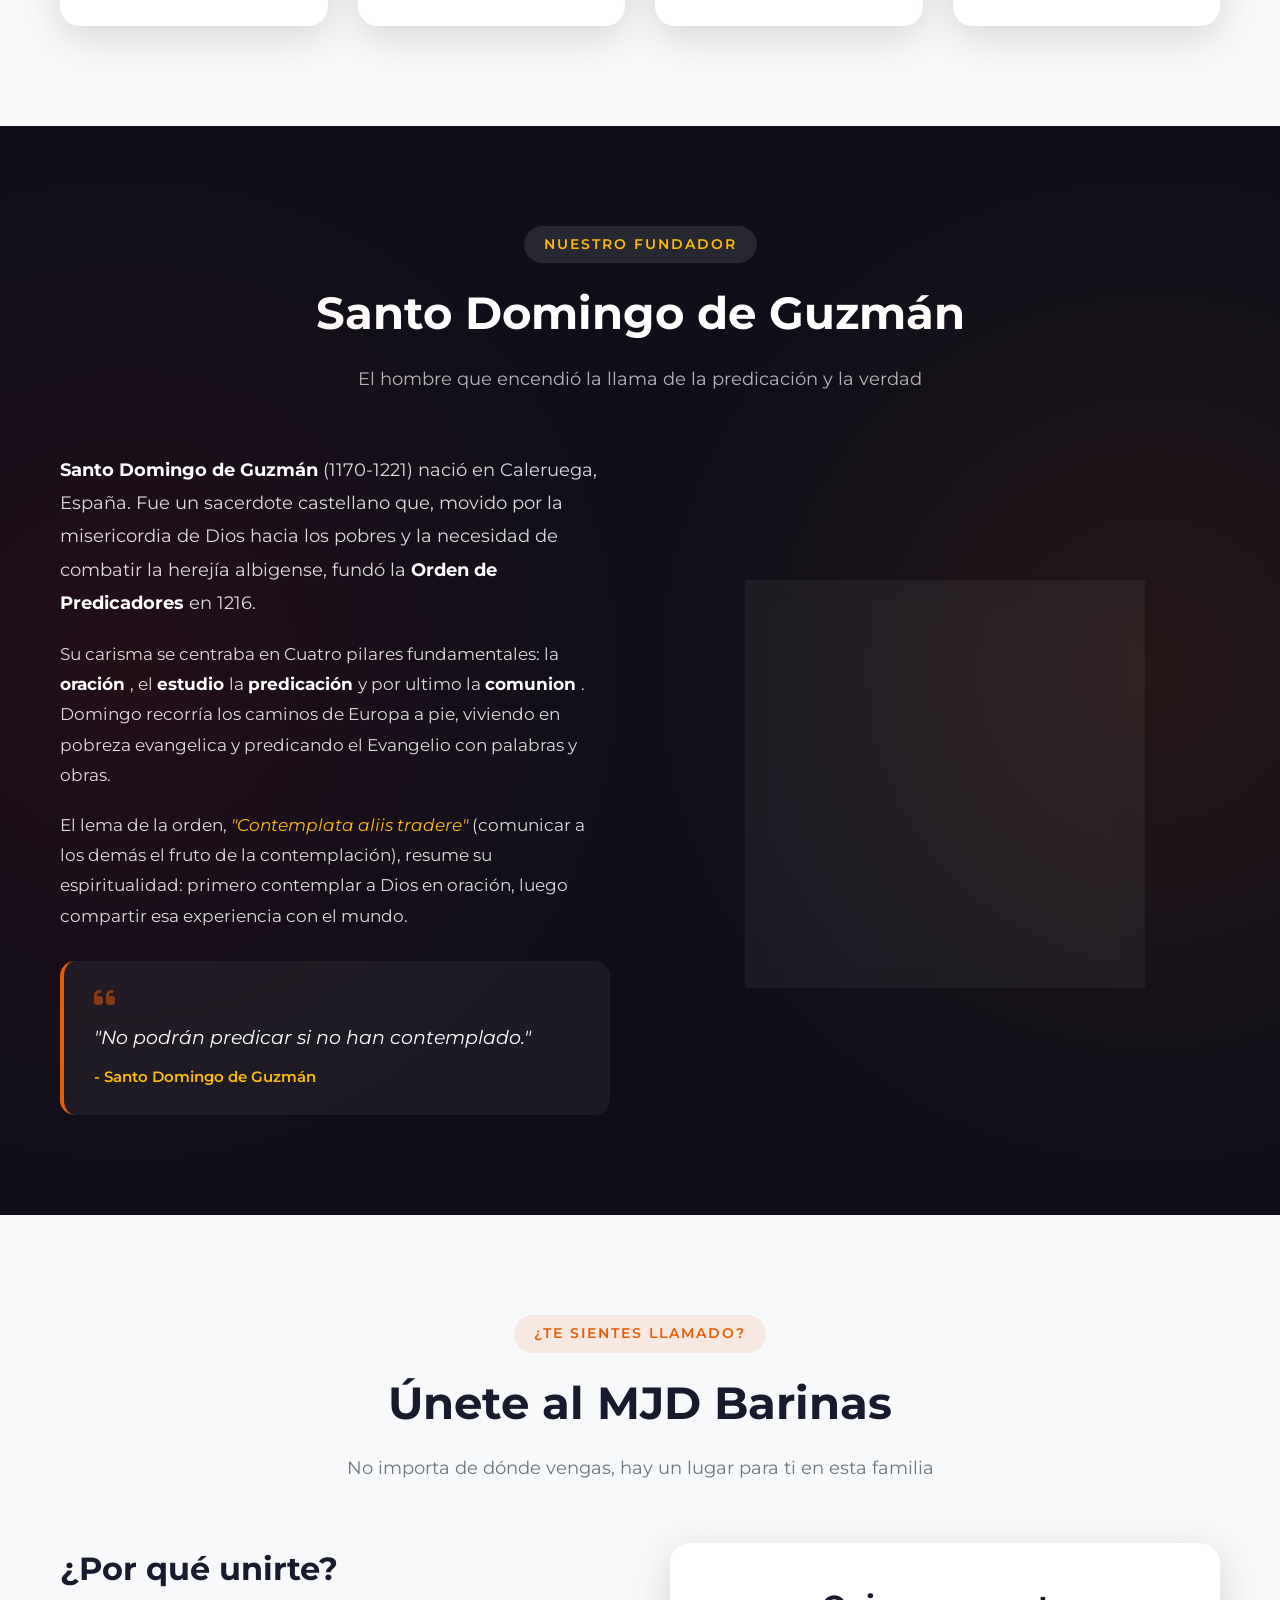
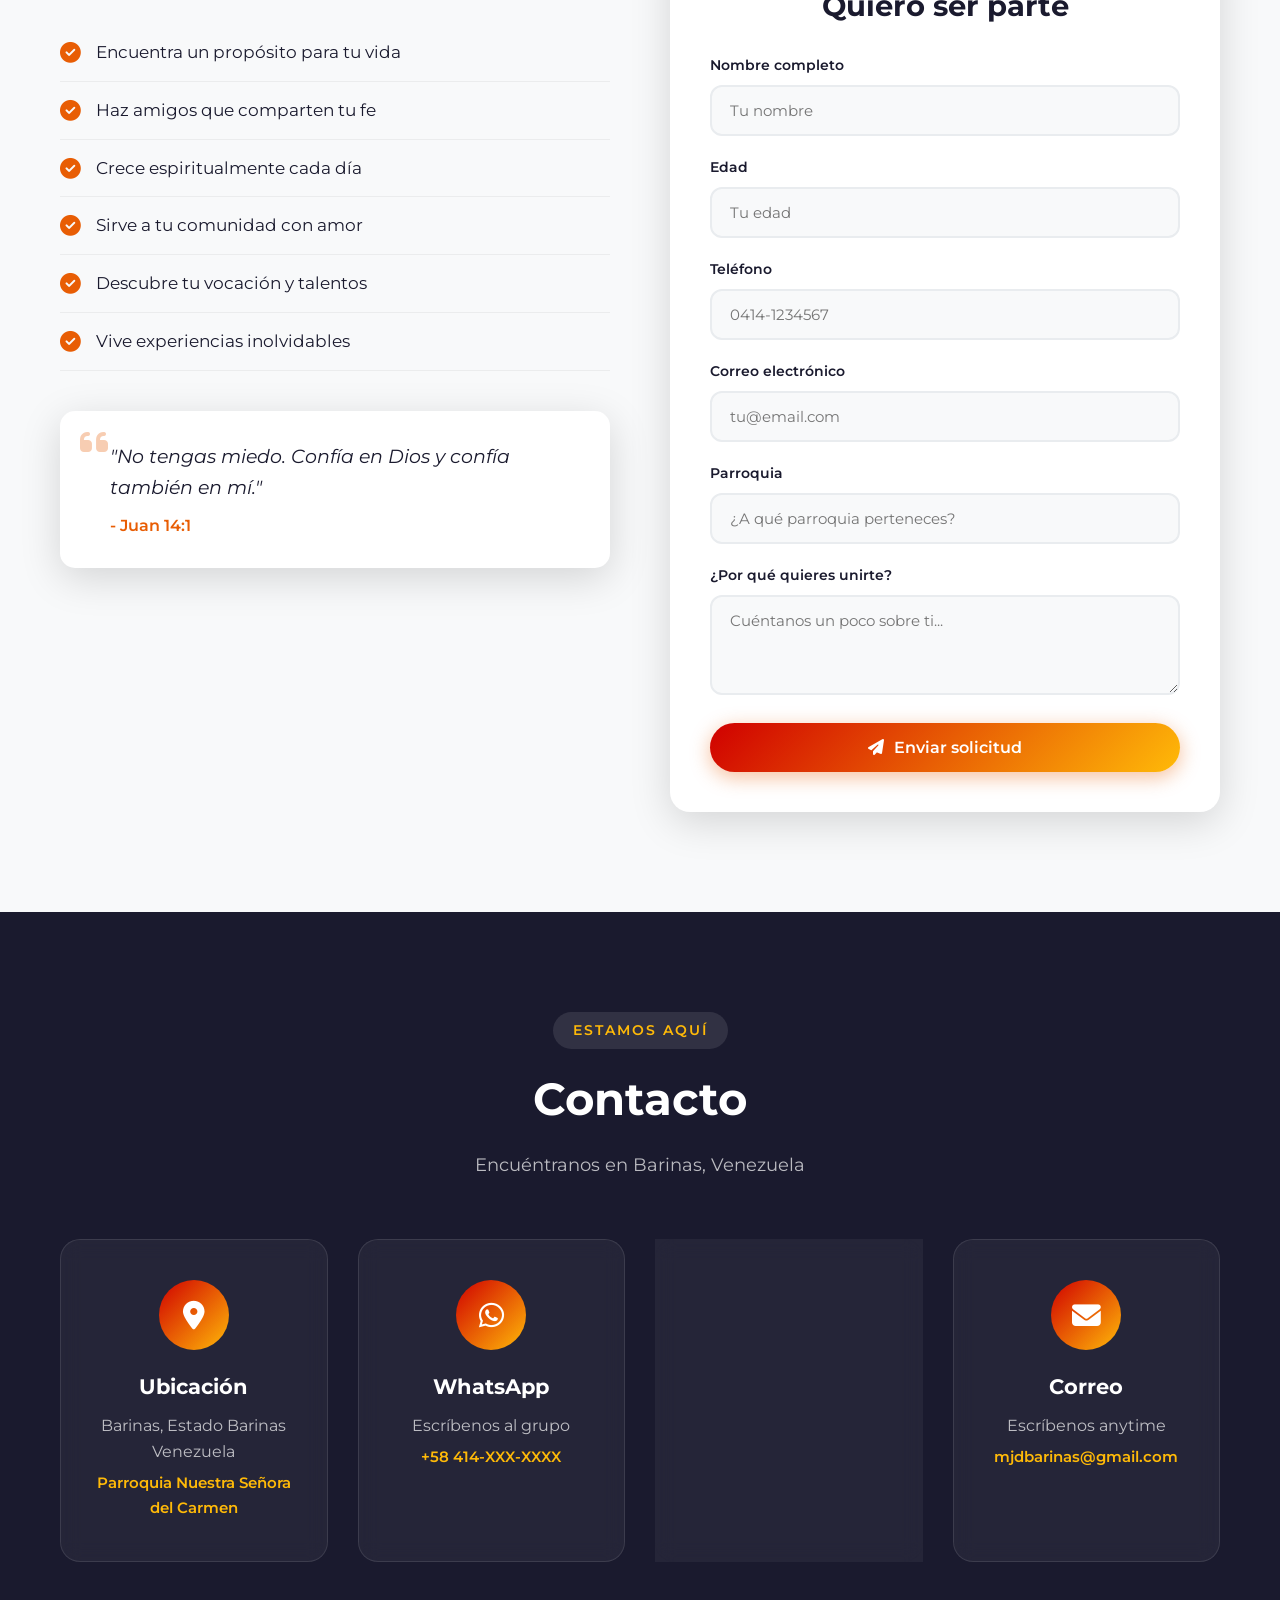
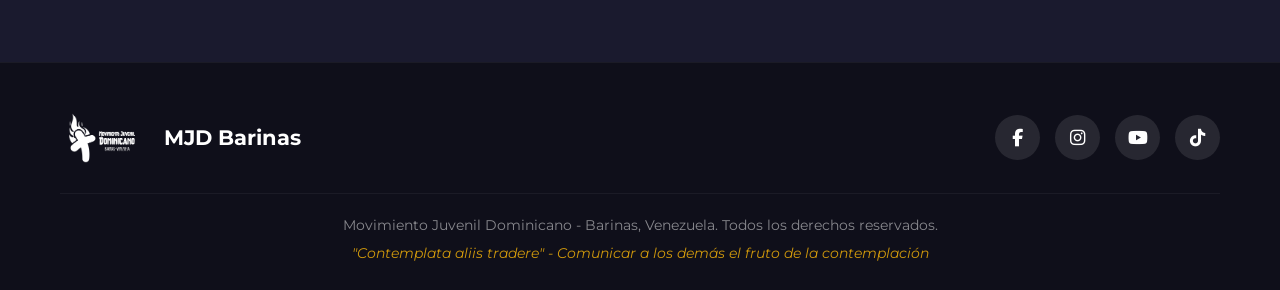
==== commit 7485f42c: "index.html" ====
--- a/index.html
+++ b/index.html
@@ -106,7 +106,7 @@
                         <strong>Santo Domingo de Guzmán</strong> (1170-1221) nació en Caleruega, España. Fue un sacerdote castellano que, movido por la misericordia de Dios hacia los pobres y la necesidad de combatir la herejía albigense, fundó la <strong>Orden de Predicadores</strong> en 1216.
                     </p>
                     <p>
-                        Su carisma se centraba en tres pilares fundamentales: la <strong>oración contemplativa</strong>, el <strong>estudio de la verdad</strong> y la <strong>predicación itinerante</strong>. Domingo recorría los caminos de Europa a pie, viviendo en pobreza evangelica y predicando el Evangelio con palabras y obras.
+                        Su carisma se centraba en Cuatro pilares fundamentales: la <strong>oración </strong>, el <strong>estudio </strong> la <strong>predicación </strong> y por ultimo la <strong>comunion </strong>. Domingo recorría los caminos de Europa a pie, viviendo en pobreza evangelica y predicando el Evangelio con palabras y obras.
                     </p>
                     <p>
                         El lema de la orden, <em>"Contemplata aliis tradere"</em> (comunicar a los demás el fruto de la contemplación), resume su espiritualidad: primero contemplar a Dios en oración, luego compartir esa experiencia con el mundo.
@@ -208,7 +208,7 @@
                     </div>
                     <h3>Ubicación</h3>
                     <p>Barinas, Estado Barinas<br>Venezuela</p>
-                    <span class="contact-detail">Parroquia Santo Domingo de Guzmán</span>
+                    <span class="contact-detail">Parroquia Nuestra Señora del Carmen</span>
                 </div>
                 <div class="contact-card">
                     <div class="contact-icon">
@@ -224,7 +224,7 @@
                     </div>
                     <h3>Instagram</h3>
                     <p>Síguenos para más</p>
-                    <span class="contact-detail">@mjdbarinas</span>
+                    <span class="contact-detail">@mjd.barinas</span>
                 </div>
                 <div class="contact-card">
                     <div class="contact-icon">
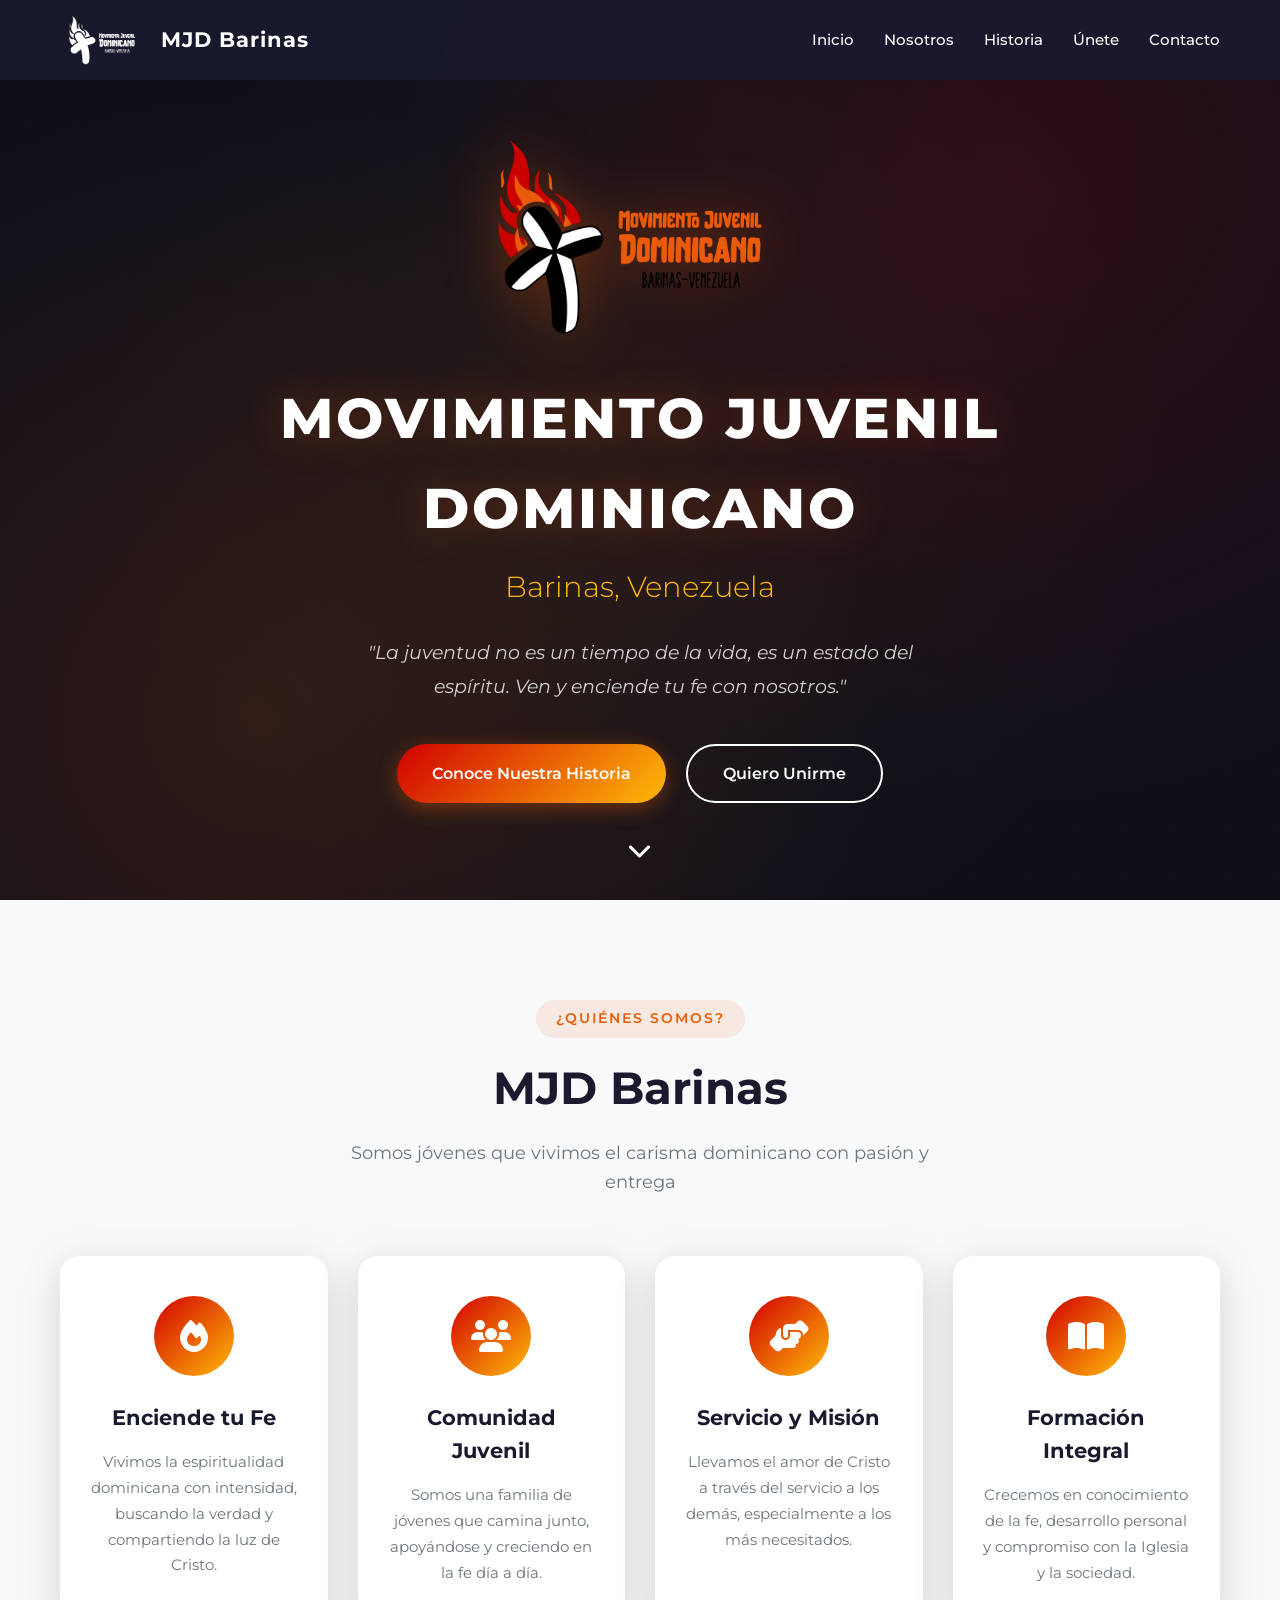
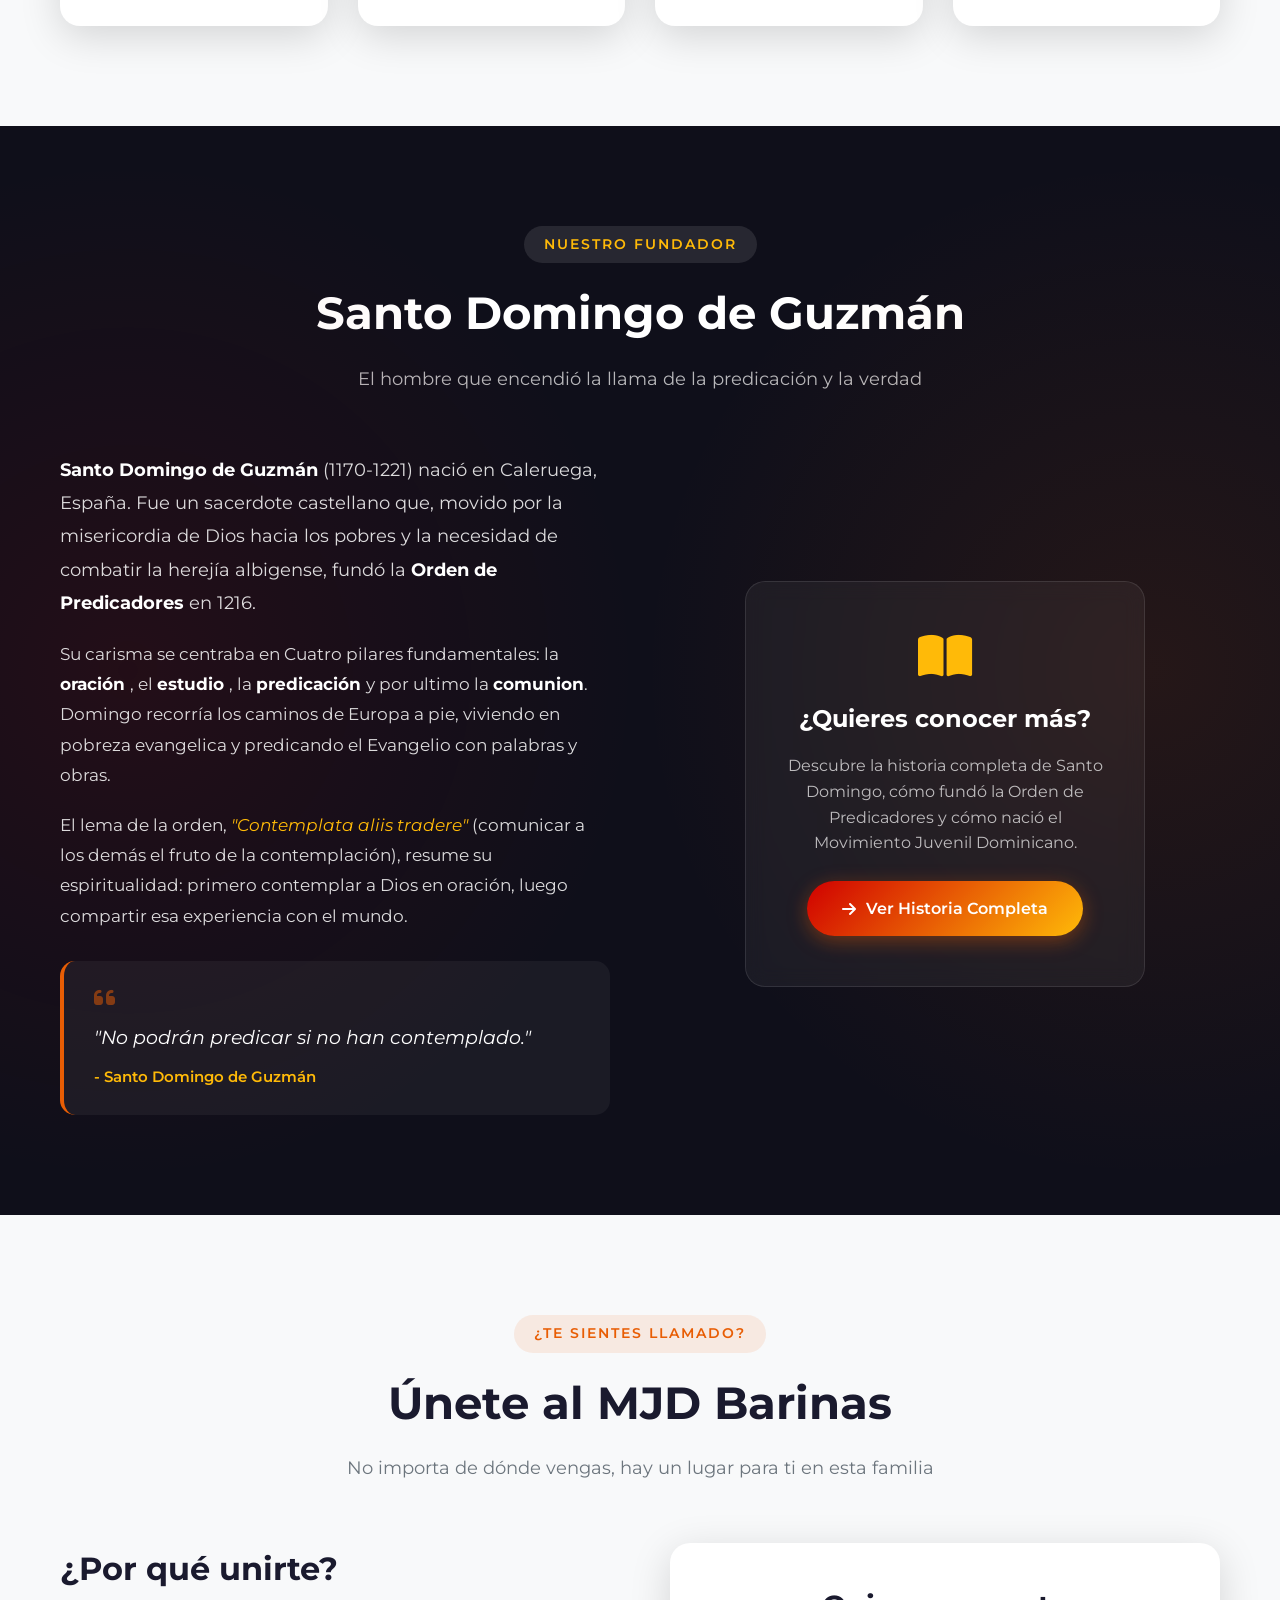
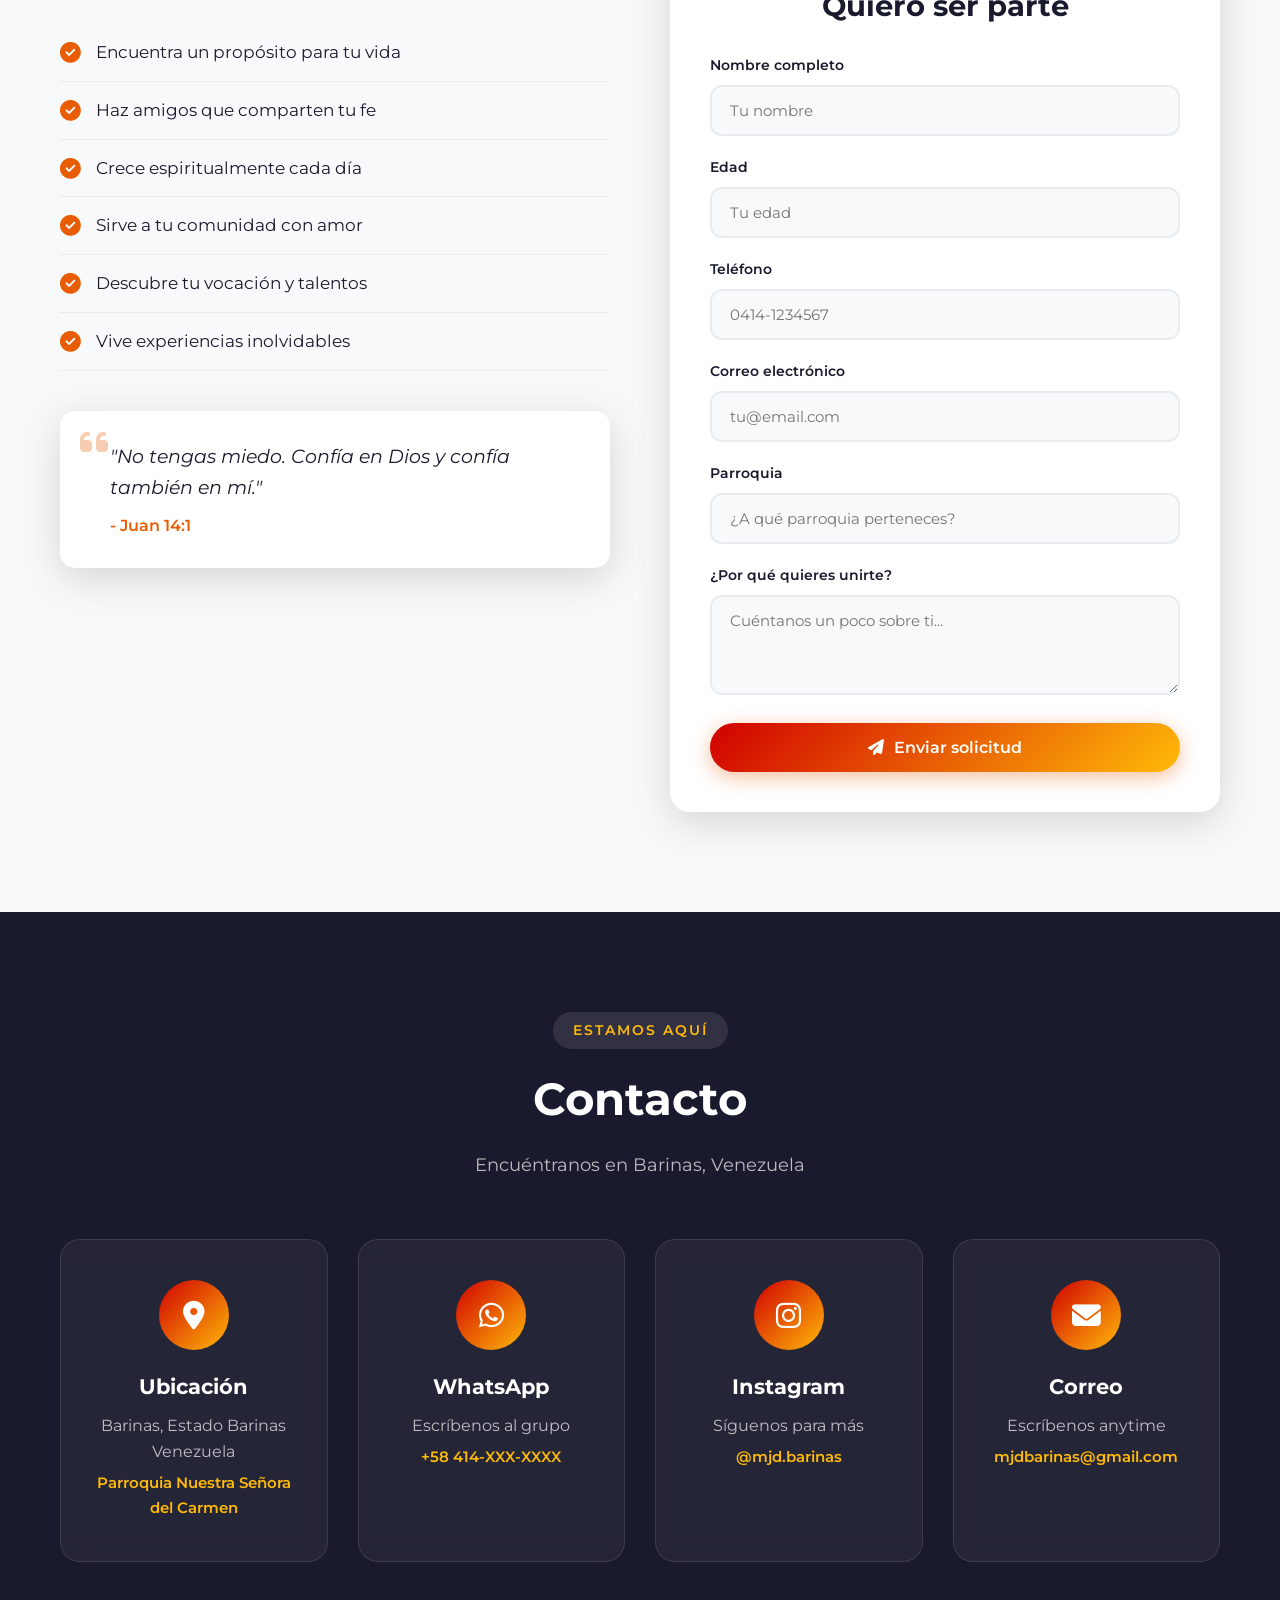
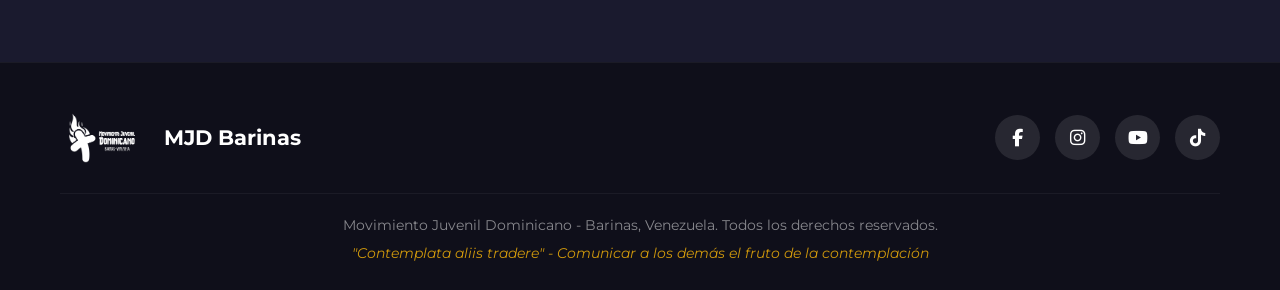
==== commit 4d0e4bfd: "index.html" ====
--- a/index.html
+++ b/index.html
@@ -106,7 +106,7 @@
                         <strong>Santo Domingo de Guzmán</strong> (1170-1221) nació en Caleruega, España. Fue un sacerdote castellano que, movido por la misericordia de Dios hacia los pobres y la necesidad de combatir la herejía albigense, fundó la <strong>Orden de Predicadores</strong> en 1216.
                     </p>
                     <p>
-                        Su carisma se centraba en Cuatro pilares fundamentales: la <strong>oración </strong>, el <strong>estudio </strong> la <strong>predicación </strong> y por ultimo la <strong>comunion </strong>. Domingo recorría los caminos de Europa a pie, viviendo en pobreza evangelica y predicando el Evangelio con palabras y obras.
+                        Su carisma se centraba en Cuatro pilares fundamentales: la <strong>oración </strong>, el <strong>estudio </strong>, la <strong>predicación </strong> y por ultimo la <strong>comunion</strong>. Domingo recorría los caminos de Europa a pie, viviendo en pobreza evangelica y predicando el Evangelio con palabras y obras.
                     </p>
                     <p>
                         El lema de la orden, <em>"Contemplata aliis tradere"</em> (comunicar a los demás el fruto de la contemplación), resume su espiritualidad: primero contemplar a Dios en oración, luego compartir esa experiencia con el mundo.
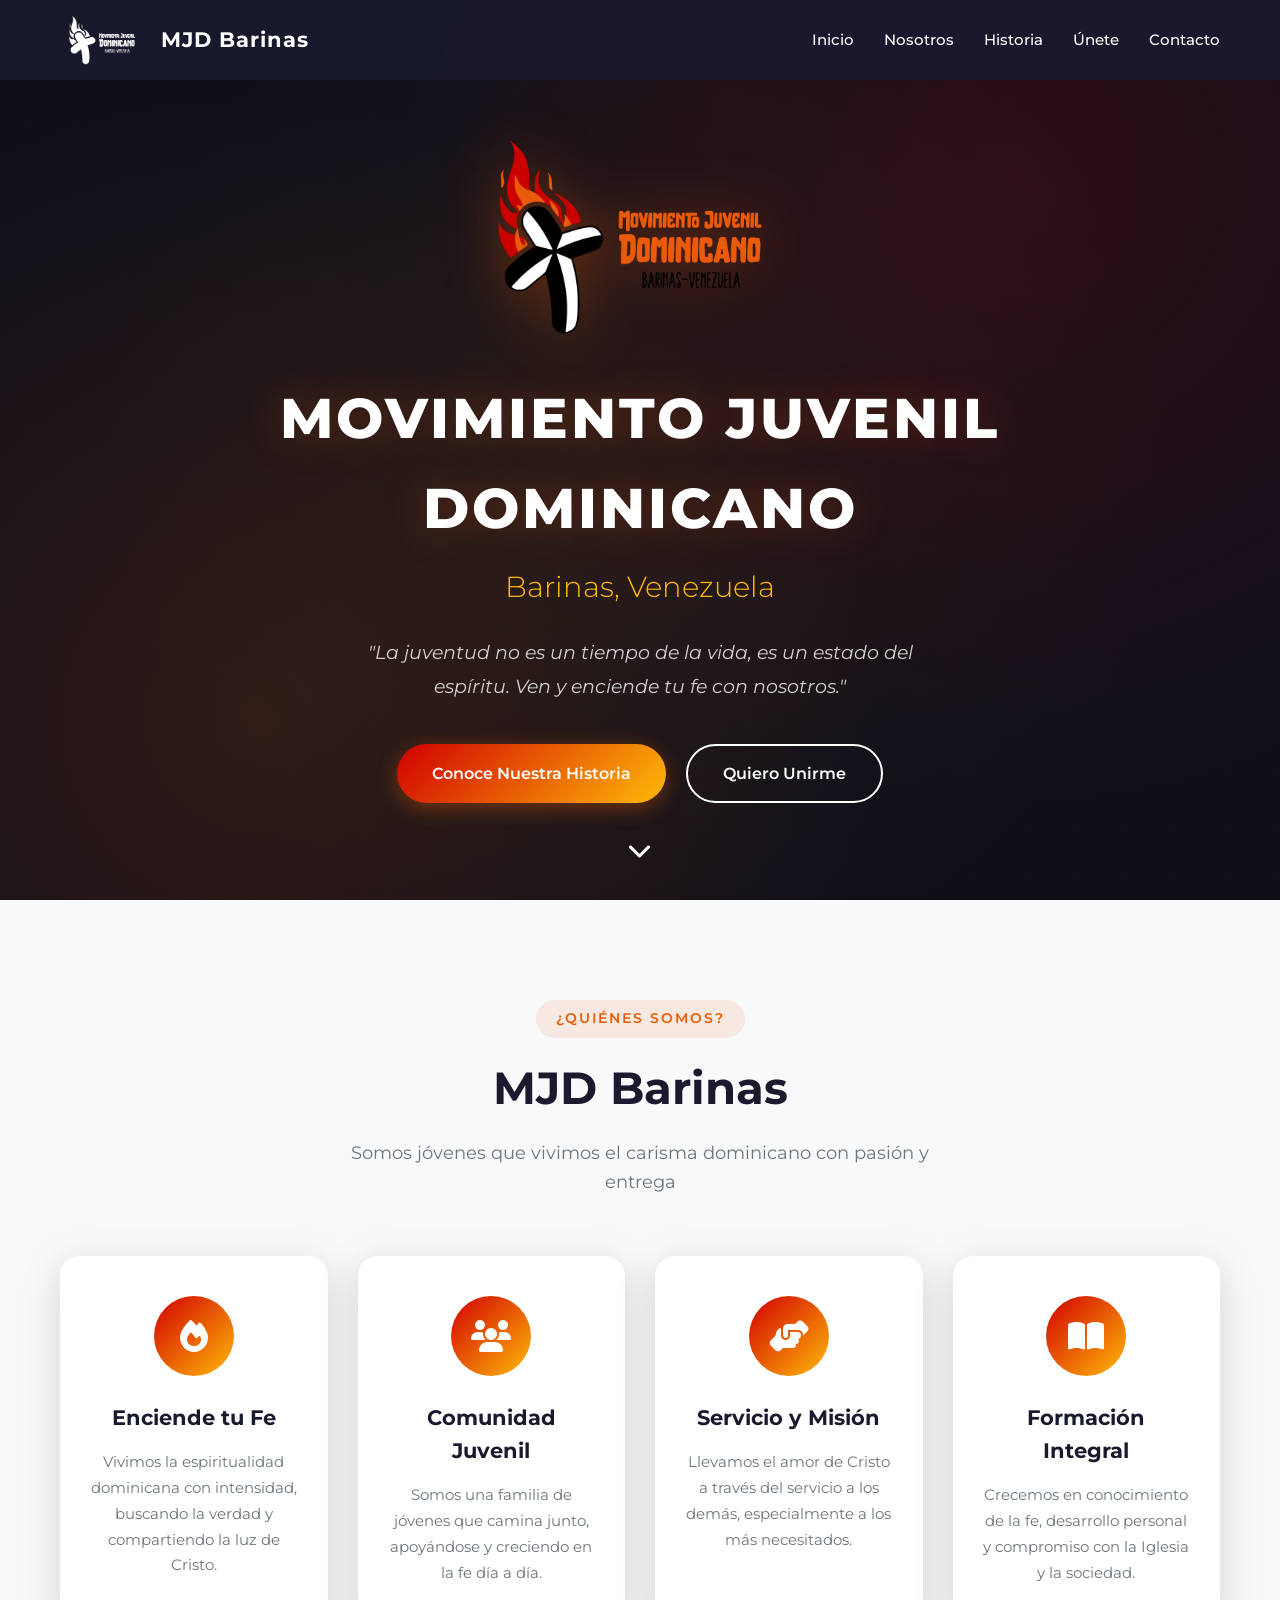
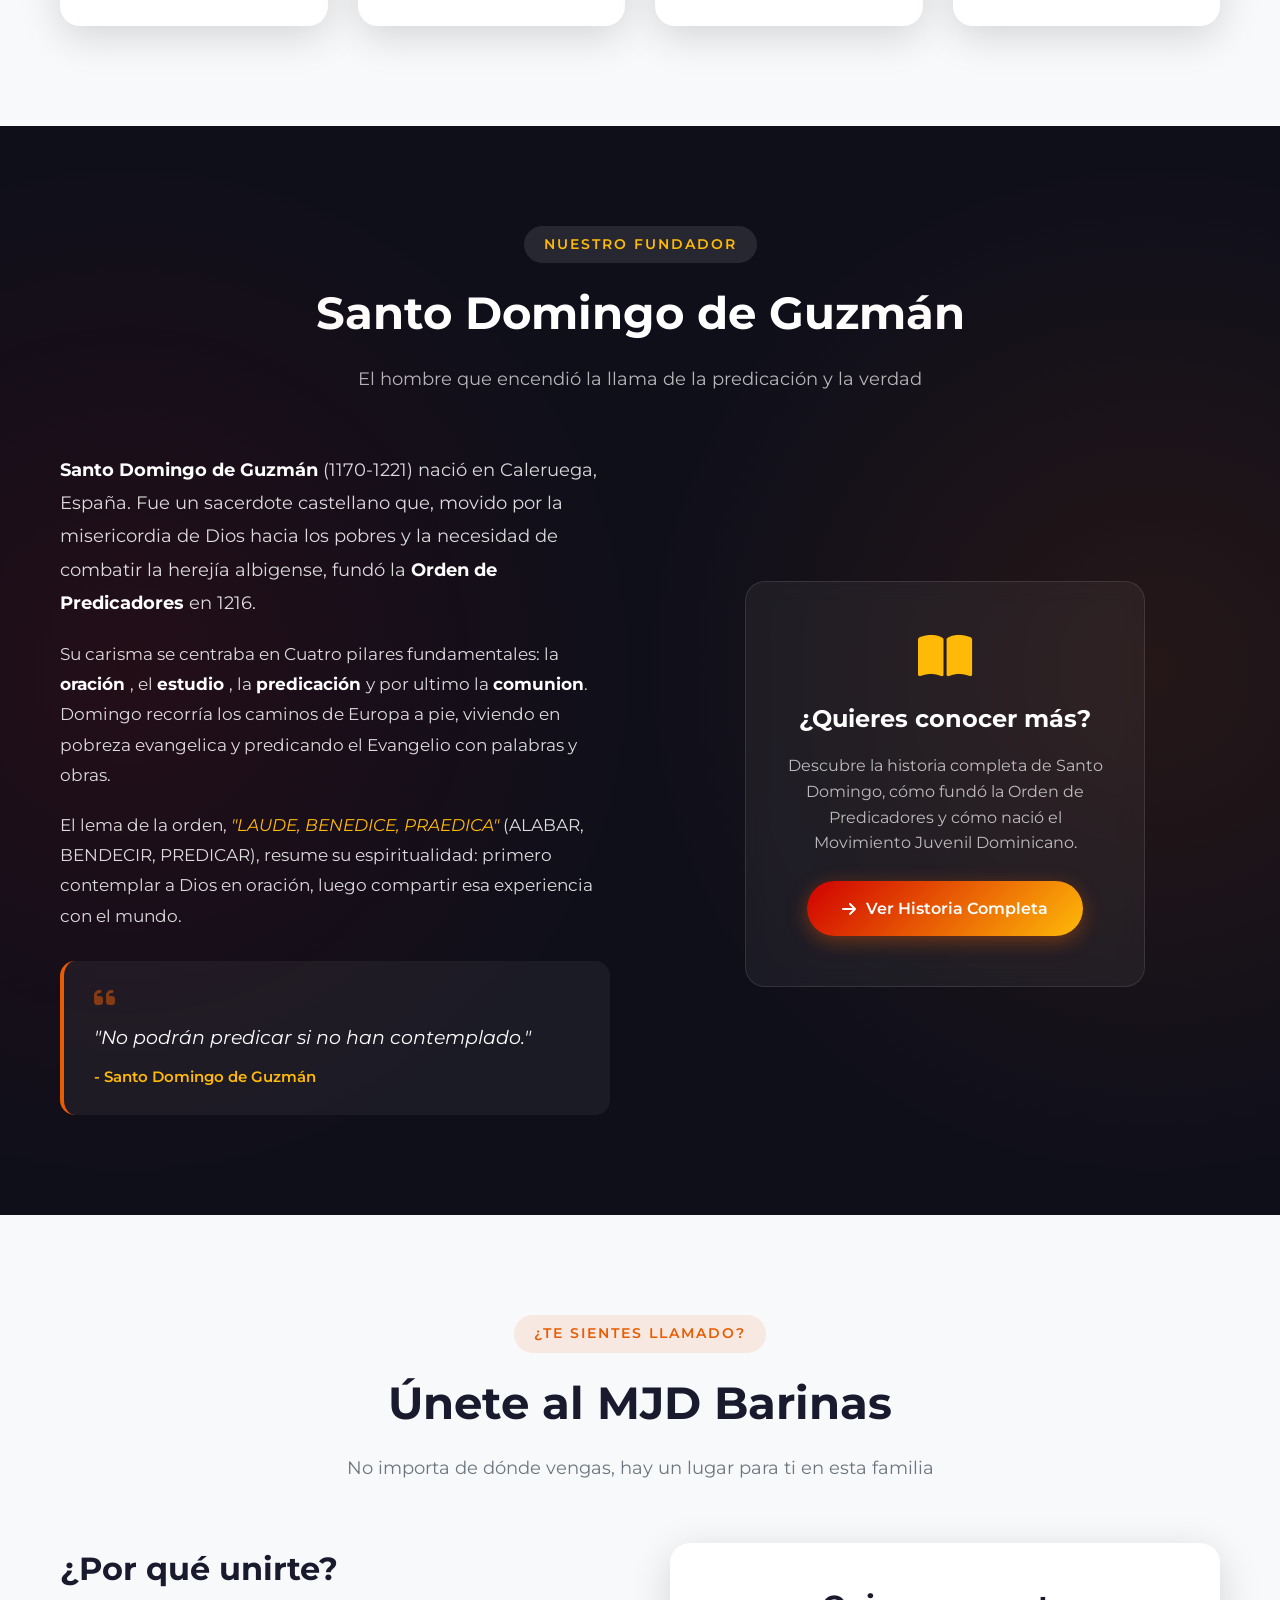
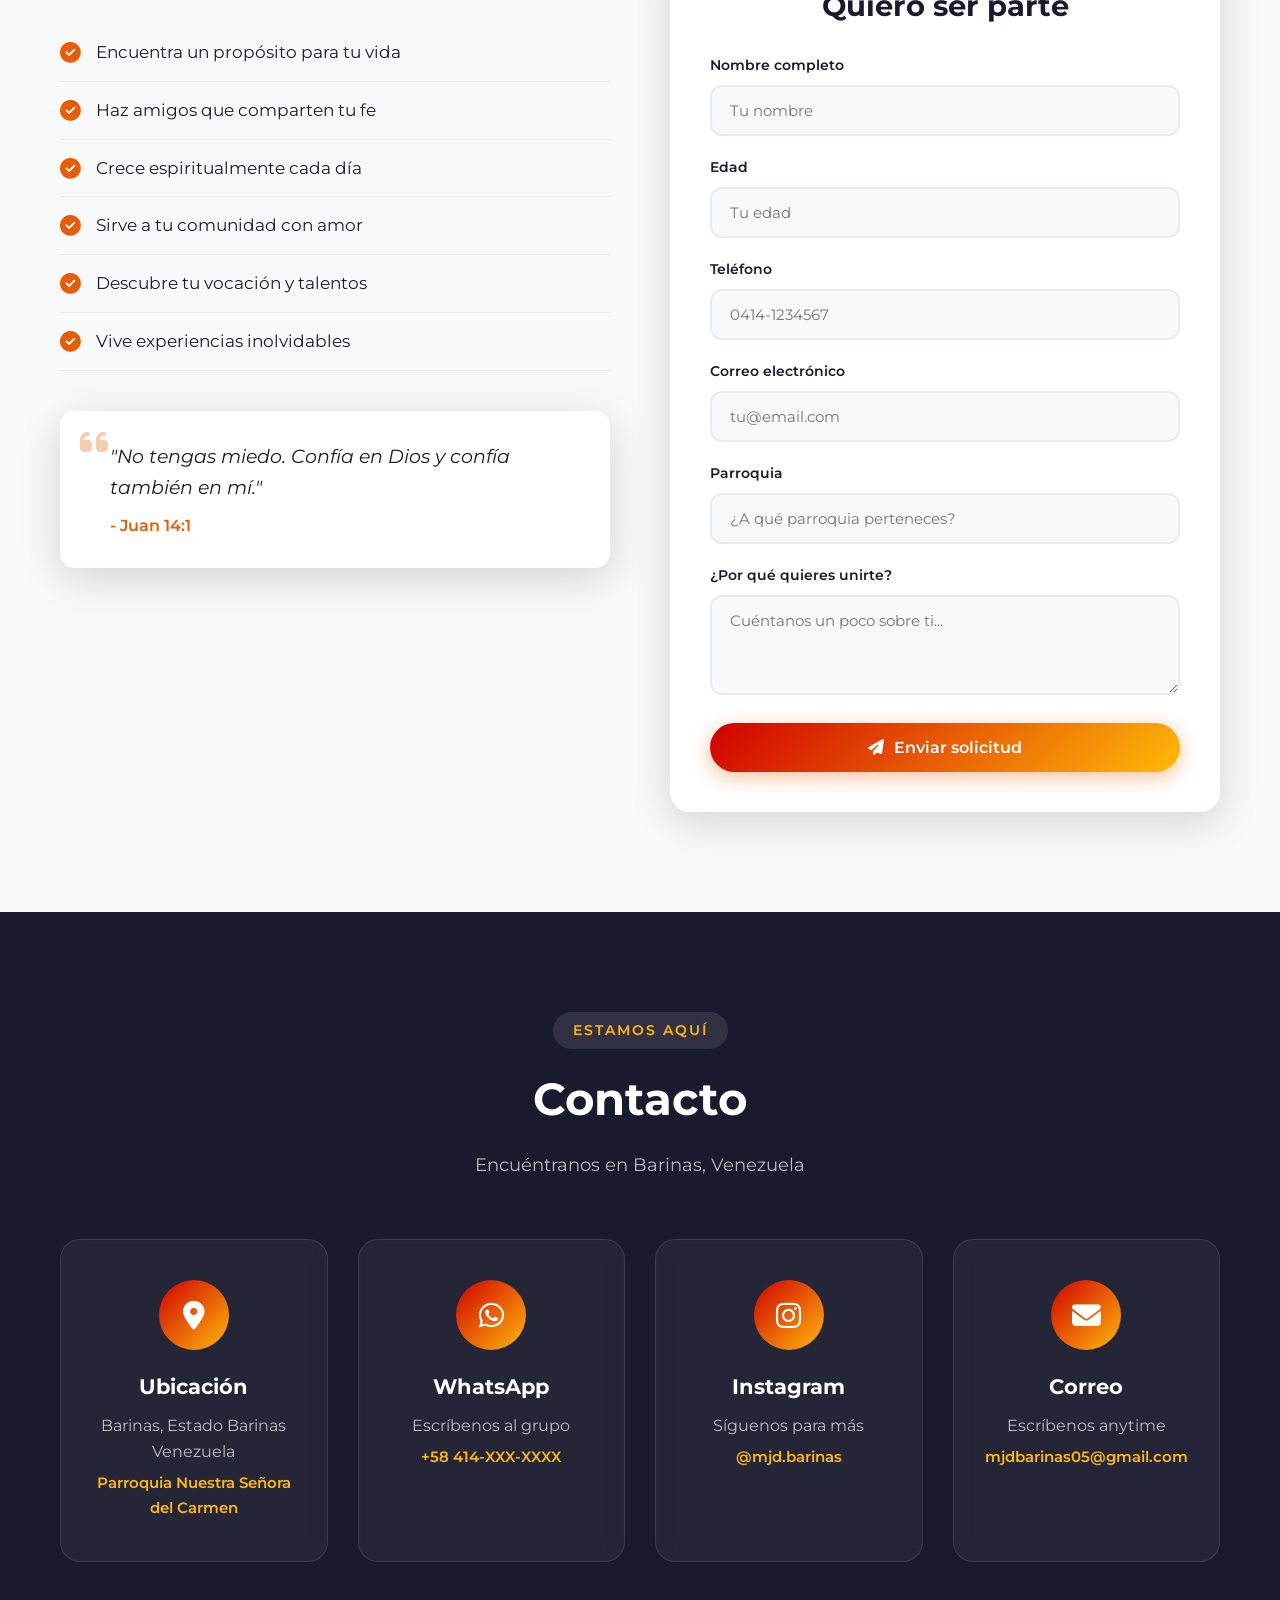
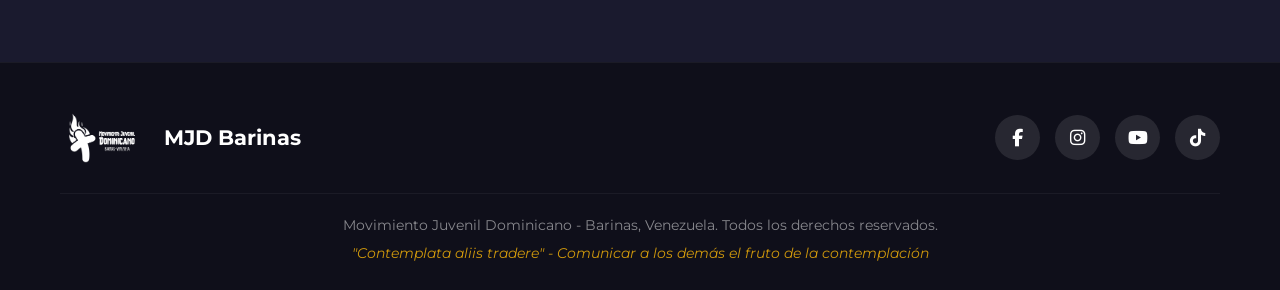
==== commit af62bf6c: "index.html" ====
--- a/index.html
+++ b/index.html
@@ -109,7 +109,7 @@
                         Su carisma se centraba en Cuatro pilares fundamentales: la <strong>oración </strong>, el <strong>estudio </strong>, la <strong>predicación </strong> y por ultimo la <strong>comunion</strong>. Domingo recorría los caminos de Europa a pie, viviendo en pobreza evangelica y predicando el Evangelio con palabras y obras.
                     </p>
                     <p>
-                        El lema de la orden, <em>"Contemplata aliis tradere"</em> (comunicar a los demás el fruto de la contemplación), resume su espiritualidad: primero contemplar a Dios en oración, luego compartir esa experiencia con el mundo.
+                        El lema de la orden, <em>"LAUDE, BENEDICE, PRAEDICA"</em> (ALABAR, BENDECIR, PREDICAR), resume su espiritualidad: primero contemplar a Dios en oración, luego compartir esa experiencia con el mundo.
                     </p>
                     <div class="santo-domingo-quote">
                         <i class="fas fa-quote-left"></i>
@@ -232,7 +232,7 @@
                     </div>
                     <h3>Correo</h3>
                     <p>Escríbenos anytime</p>
-                    <span class="contact-detail">mjdbarinas@gmail.com</span>
+                    <span class="contact-detail">mjdbarinas05@gmail.com</span>
                 </div>
             </div>
         </div>
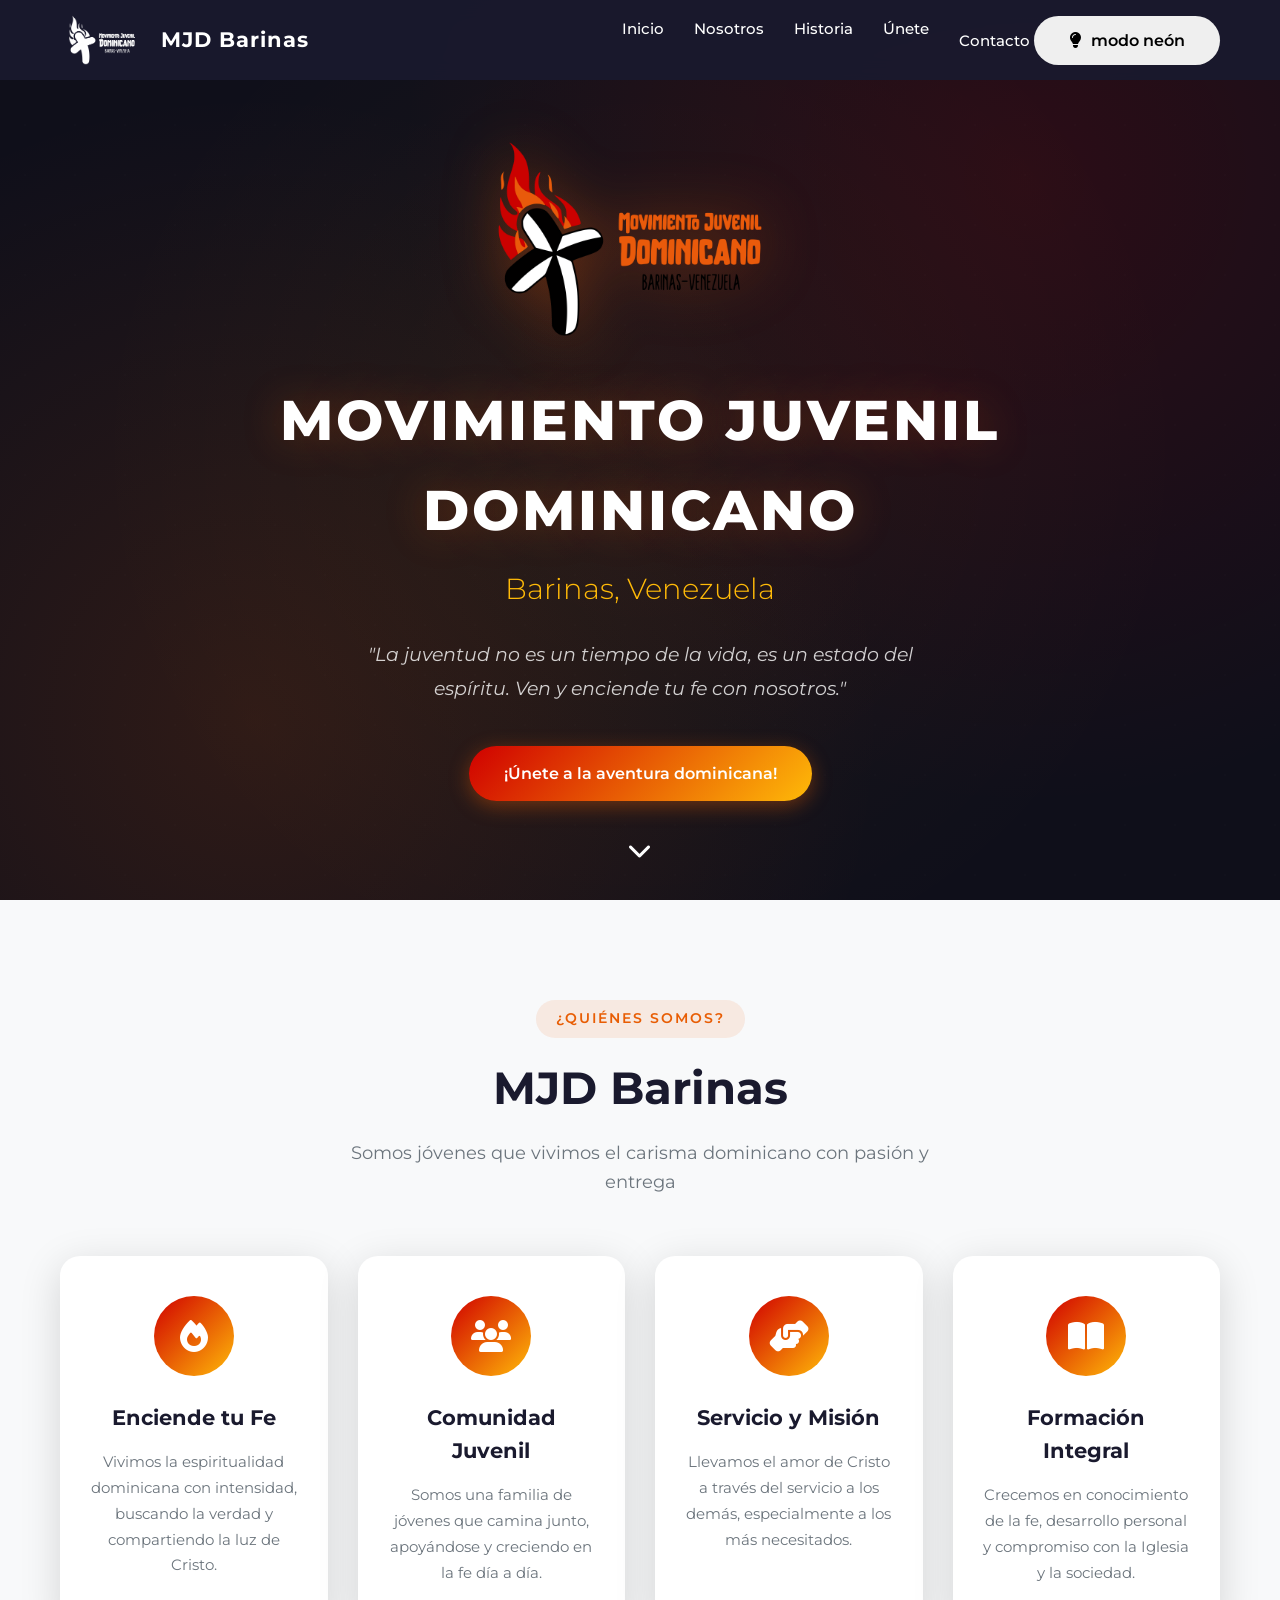
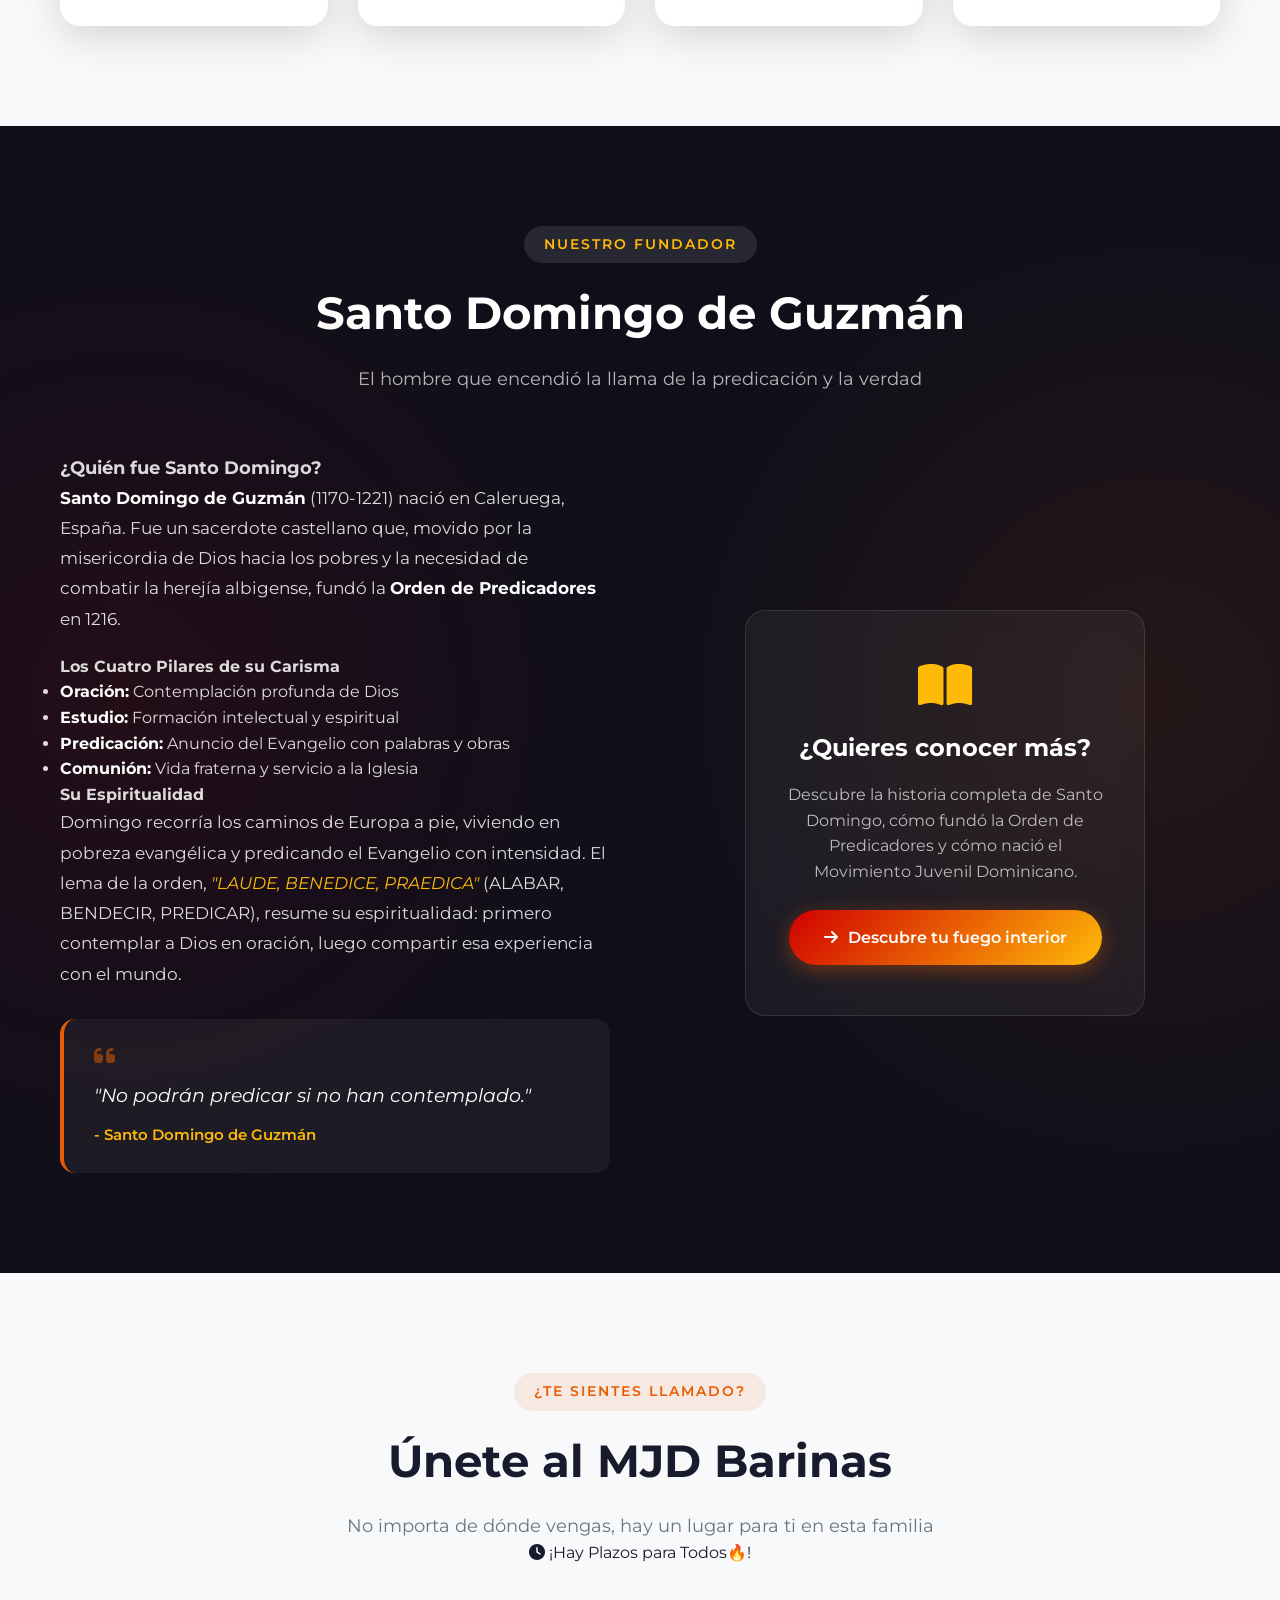
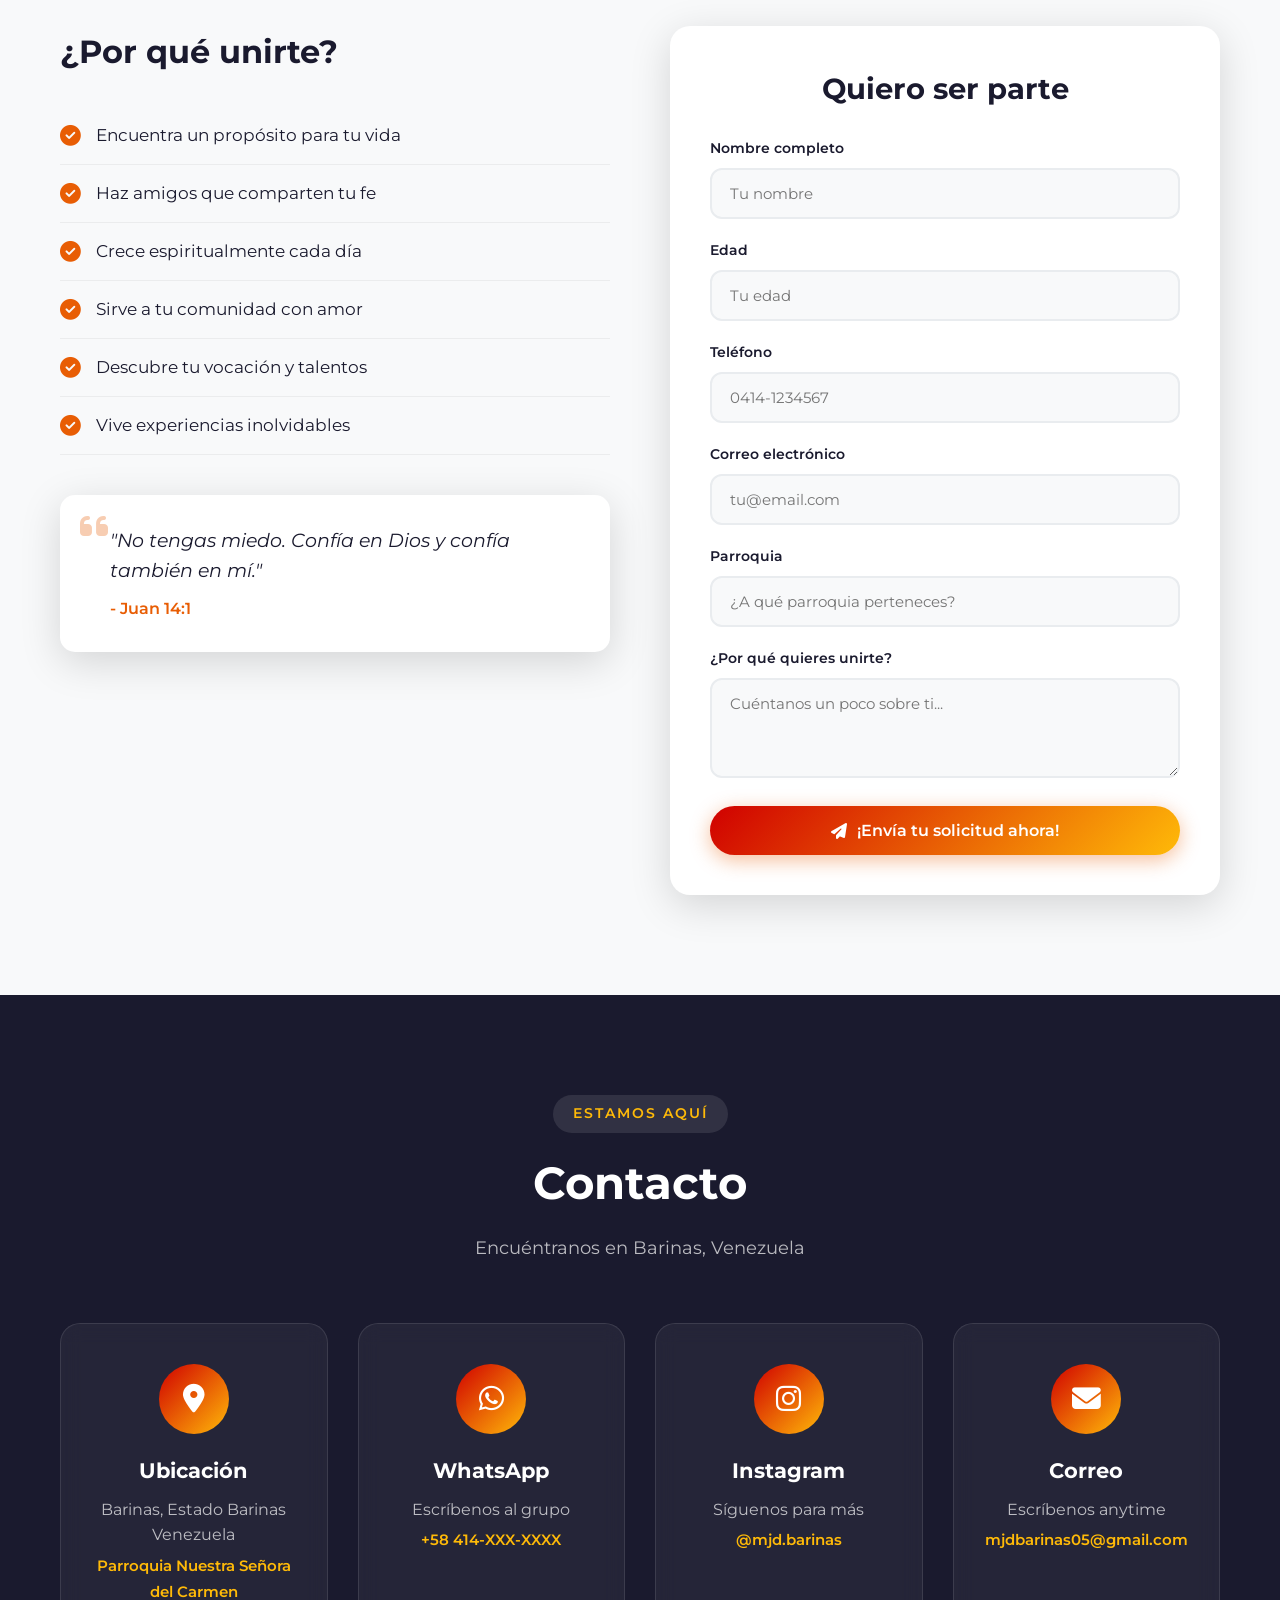
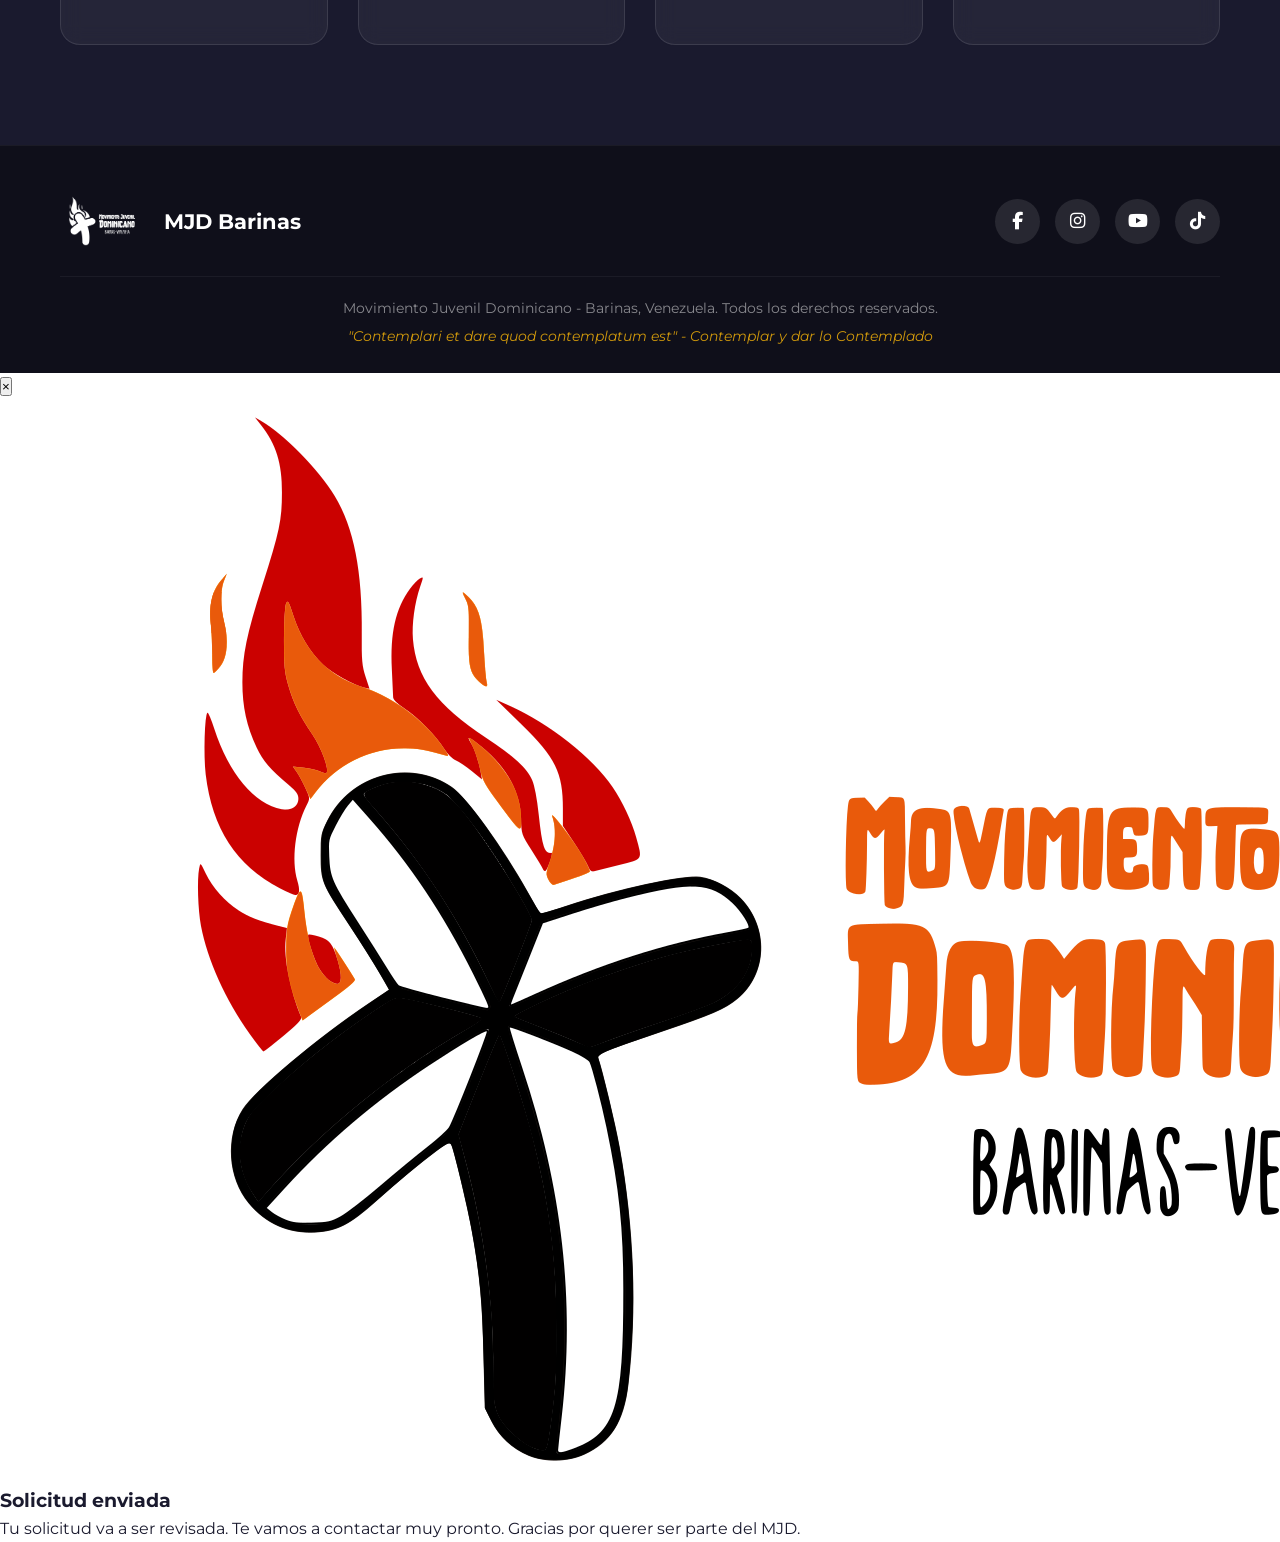
==== commit c45a2c09: "Update index.html" ====
--- a/index.html
+++ b/index.html
@@ -7,6 +7,7 @@
     <link rel="stylesheet" href="styles.css">
     <link href="https://fonts.googleapis.com/css2?family=Montserrat:wght@300;400;600;700;800&display=swap" rel="stylesheet">
     <link rel="stylesheet" href="https://cdnjs.cloudflare.com/ajax/libs/font-awesome/6.4.0/css/all.min.css">
+    <link rel="icon" href=".1.png" type="image/png">
 </head>
 <body>
     <!-- Navegación -->
@@ -21,7 +22,12 @@
                 <li><a href="#nosotros">Nosotros</a></li>
                 <li><a href="historia.html">Historia</a></li>
                 <li><a href="#unirse">Únete</a></li>
-                <li><a href="#contacto">Contacto</a></li>
+                <li class="nav-contact-wrap">
+                    <a href="#contacto">Contacto</a>
+                    <button id="neonToggle" class="btn btn-outline nav-neon-toggle" type="button" aria-pressed="false">
+                        <i class="fas fa-lightbulb"></i> modo neón
+                    </button>
+                </li>
             </ul>
             <div class="hamburger">
                 <span class="bar"></span>
@@ -38,12 +44,13 @@
             <div class="hero-logo">
                 <img src="Logo.png" alt="MJD Logo">
             </div>
-            <h1 class="hero-title">Movimiento Juvenil Dominicano</h1>
+            <h1 class="hero-title animate-fire-glow">Movimiento Juvenil Dominicano</h1>
             <h2 class="hero-subtitle">Barinas, Venezuela</h2>
             <p class="hero-text">"La juventud no es un tiempo de la vida, es un estado del espíritu. Ven y enciende tu fe con nosotros."</p>
             <div class="hero-buttons">
-                <a href="historia.html" class="btn btn-primary">Conoce Nuestra Historia</a>
-                <a href="#unirse" class="btn btn-secondary">Quiero Unirme</a>
+                
+                <a href="#unirse" class="btn btn-primary animate-heartbeat">¡Únete a la aventura dominicana!</a>
+                
             </div>
         </div>
         <div class="scroll-indicator">
@@ -54,20 +61,20 @@
     <!-- Nosotros Section -->
     <section id="nosotros" class="section about">
         <div class="container">
-            <div class="section-header">
+            <div class="section-header animate-on-scroll">
                 <span class="section-tag">¿Quiénes somos?</span>
                 <h2 class="section-title">MJD Barinas</h2>
                 <p class="section-desc">Somos jóvenes que vivimos el carisma dominicano con pasión y entrega</p>
             </div>
             <div class="about-grid">
-                <div class="about-card">
+                <div class="about-card animate-on-scroll">
                     <div class="about-icon">
                         <i class="fas fa-fire"></i>
                     </div>
                     <h3>Enciende tu Fe</h3>
                     <p>Vivimos la espiritualidad dominicana con intensidad, buscando la verdad y compartiendo la luz de Cristo.</p>
                 </div>
-                <div class="about-card">
+                <div class="about-card animate-on-scroll">
                     <div class="about-icon">
                         <i class="fas fa-users"></i>
                     </div>
@@ -81,7 +88,7 @@
                     <h3>Servicio y Misión</h3>
                     <p>Llevamos el amor de Cristo a través del servicio a los demás, especialmente a los más necesitados.</p>
                 </div>
-                <div class="about-card">
+                <div class="about-card animate-on-scroll">
                     <div class="about-icon">
                         <i class="fas fa-book-open"></i>
                     </div>
@@ -95,35 +102,46 @@
     <!-- Santo Domingo Section -->
     <section id="santo-domingo" class="section santo-domingo">
         <div class="container">
-            <div class="section-header light">
+            <div class="section-header light animate-on-scroll delay-0">
                 <span class="section-tag">Nuestro Fundador</span>
                 <h2 class="section-title">Santo Domingo de Guzmán</h2>
                 <p class="section-desc">El hombre que encendió la llama de la predicación y la verdad</p>
             </div>
-            <div class="santo-domingo-content">
-                <div class="santo-domingo-text">
-                    <p class="santo-domingo-intro">
-                        <strong>Santo Domingo de Guzmán</strong> (1170-1221) nació en Caleruega, España. Fue un sacerdote castellano que, movido por la misericordia de Dios hacia los pobres y la necesidad de combatir la herejía albigense, fundó la <strong>Orden de Predicadores</strong> en 1216.
-                    </p>
-                    <p>
-                        Su carisma se centraba en Cuatro pilares fundamentales: la <strong>oración </strong>, el <strong>estudio </strong>, la <strong>predicación </strong> y por ultimo la <strong>comunion</strong>. Domingo recorría los caminos de Europa a pie, viviendo en pobreza evangelica y predicando el Evangelio con palabras y obras.
-                    </p>
-                    <p>
-                        El lema de la orden, <em>"LAUDE, BENEDICE, PRAEDICA"</em> (ALABAR, BENDECIR, PREDICAR), resume su espiritualidad: primero contemplar a Dios en oración, luego compartir esa experiencia con el mundo.
-                    </p>
-                    <div class="santo-domingo-quote">
+            <div class="santo-domingo-content animate-on-scroll delay-1">
+                <div class="santo-domingo-text animate-on-scroll delay-1">
+                    <div class="santo-domingo-intro">
+                        <h4>¿Quién fue Santo Domingo?</h4>
+                        <p><strong>Santo Domingo de Guzmán</strong> (1170-1221) nació en Caleruega, España. Fue un sacerdote castellano que, movido por la misericordia de Dios hacia los pobres y la necesidad de combatir la herejía albigense, fundó la <strong>Orden de Predicadores</strong> en 1216.</p>
+                    </div>
+
+                    <div class="santo-domingo-pillars">
+                        <h4>Los Cuatro Pilares de su Carisma</h4>
+                        <ul class="pillars-list">
+                            <li><strong>Oración:</strong> Contemplación profunda de Dios</li>
+                            <li><strong>Estudio:</strong> Formación intelectual y espiritual</li>
+                            <li><strong>Predicación:</strong> Anuncio del Evangelio con palabras y obras</li>
+                            <li><strong>Comunión:</strong> Vida fraterna y servicio a la Iglesia</li>
+                        </ul>
+                    </div>
+
+                    <div class="santo-domingo-spirit">
+                        <h4>Su Espiritualidad</h4>
+                        <p>Domingo recorría los caminos de Europa a pie, viviendo en pobreza evangélica y predicando el Evangelio con intensidad. El lema de la orden, <em>"LAUDE, BENEDICE, PRAEDICA"</em> (ALABAR, BENDECIR, PREDICAR), resume su espiritualidad: primero contemplar a Dios en oración, luego compartir esa experiencia con el mundo.</p>
+                    </div>
+
+                    <div class="santo-domingo-quote animate-on-scroll delay-2">
                         <i class="fas fa-quote-left"></i>
                         <p>"No podrán predicar si no han contemplado."</p>
                         <span>- Santo Domingo de Guzmán</span>
                     </div>
                 </div>
-                <div class="santo-domingo-cta">
+                <div class="santo-domingo-cta animate-on-scroll delay-3">
                     <div class="cta-card">
                         <i class="fas fa-book-open"></i>
                         <h3>¿Quieres conocer más?</h3>
                         <p>Descubre la historia completa de Santo Domingo, cómo fundó la Orden de Predicadores y cómo nació el Movimiento Juvenil Dominicano.</p>
-                        <a href="historia.html" class="btn btn-primary">
-                            <i class="fas fa-arrow-right"></i> Ver Historia Completa
+                        <a href="historia.html" class="btn btn-primary btn-pulse">
+                            <i class="fas fa-arrow-right"></i> Descubre tu fuego interior
                         </a>
                     </div>
                 </div>
@@ -134,13 +152,16 @@
     <!-- Unirse Section -->
     <section id="unirse" class="section join">
         <div class="container">
-            <div class="section-header">
+            <div class="section-header animate-on-scroll">
                 <span class="section-tag">¿Te sientes llamado?</span>
                 <h2 class="section-title">Únete al MJD Barinas</h2>
                 <p class="section-desc">No importa de dónde vengas, hay un lugar para ti en esta familia</p>
+                <div class="urgency-banner">
+                    <i class="fas fa-clock"></i> ¡Hay Plazos para Todos🔥!
+                </div>
             </div>
             <div class="join-content">
-                <div class="join-info">
+                <div class="join-info animate-on-scroll">
                     <h3>¿Por qué unirte?</h3>
                     <ul class="join-list">
                         <li><i class="fas fa-check-circle"></i> Encuentra un propósito para tu vida</li>
@@ -150,13 +171,13 @@
                         <li><i class="fas fa-check-circle"></i> Descubre tu vocación y talentos</li>
                         <li><i class="fas fa-check-circle"></i> Vive experiencias inolvidables</li>
                     </ul>
-                    <div class="join-quote">
+                    <div class="join-quote animate-on-scroll">
                         <i class="fas fa-quote-left"></i>
                         <p>"No tengas miedo. Confía en Dios y confía también en mí."</p>
                         <span>- Juan 14:1</span>
                     </div>
                 </div>
-                <div class="join-form-container">
+                <div class="join-form-container animate-on-scroll">
                     <form class="join-form" id="joinForm" action="https://formspree.io/f/mdayrwkl" method="POST">
                         <input type="hidden" name="_subject" value="Nueva solicitud para unirse al MJD Barinas">
                         <h3>Quiero ser parte</h3>
@@ -185,7 +206,7 @@
                             <textarea id="mensaje" name="mensaje" rows="3" placeholder="Cuéntanos un poco sobre ti..."></textarea>
                         </div>
                         <button type="submit" class="btn btn-primary btn-full">
-                            <i class="fas fa-paper-plane"></i> Enviar solicitud
+                            <i class="fas fa-paper-plane"></i> ¡Envía tu solicitud ahora!
                         </button>
                     </form>
                 </div>
@@ -202,7 +223,7 @@
                 <p class="section-desc">Encuéntranos en Barinas, Venezuela</p>
             </div>
             <div class="contact-grid">
-                <div class="contact-card">
+                <div class="contact-card animate-on-scroll">
                     <div class="contact-icon">
                         <i class="fas fa-map-marker-alt"></i>
                     </div>
@@ -210,7 +231,7 @@
                     <p>Barinas, Estado Barinas<br>Venezuela</p>
                     <span class="contact-detail">Parroquia Nuestra Señora del Carmen</span>
                 </div>
-                <div class="contact-card">
+                <div class="contact-card animate-on-scroll">
                     <div class="contact-icon">
                         <i class="fab fa-whatsapp"></i>
                     </div>
@@ -218,7 +239,7 @@
                     <p>Escríbenos al grupo</p>
                     <span class="contact-detail">+58 414-XXX-XXXX</span>
                 </div>
-                <div class="contact-card">
+                <div class="contact-card animate-on-scroll">
                     <div class="contact-icon">
                         <i class="fab fa-instagram"></i>
                     </div>
@@ -226,7 +247,7 @@
                     <p>Síguenos para más</p>
                     <span class="contact-detail">@mjd.barinas</span>
                 </div>
-                <div class="contact-card">
+                <div class="contact-card animate-on-scroll">
                     <div class="contact-icon">
                         <i class="fas fa-envelope"></i>
                     </div>
@@ -255,10 +276,21 @@
             </div>
             <div class="footer-bottom">
                 <p> Movimiento Juvenil Dominicano - Barinas, Venezuela. Todos los derechos reservados.</p>
-                <p class="footer-quote">"Contemplata aliis tradere" - Comunicar a los demás el fruto de la contemplación</p>
+                <p class="footer-quote">"Contemplari et dare quod contemplatum est" - Contemplar y dar lo Contemplado</p>
             </div>
         </div>
     </footer>
+
+    <div class="modal-overlay hidden" id="formModal" role="dialog" aria-modal="true" aria-labelledby="modalTitle" aria-describedby="modalMessage">
+        <div class="modal-card">
+            <button class="modal-close" aria-label="Cerrar ventana">×</button>
+            <div class="modal-icon">
+                <img src="Logo.png" alt="Logo MJD Barinas">
+            </div>
+            <h3 id="modalTitle">Solicitud enviada</h3>
+            <p id="modalMessage">Tu solicitud va a ser revisada. Te vamos a contactar muy pronto. Gracias por querer ser parte del MJD.</p>
+        </div>
+    </div>
 
     <script src="script.js"></script>
 </body>
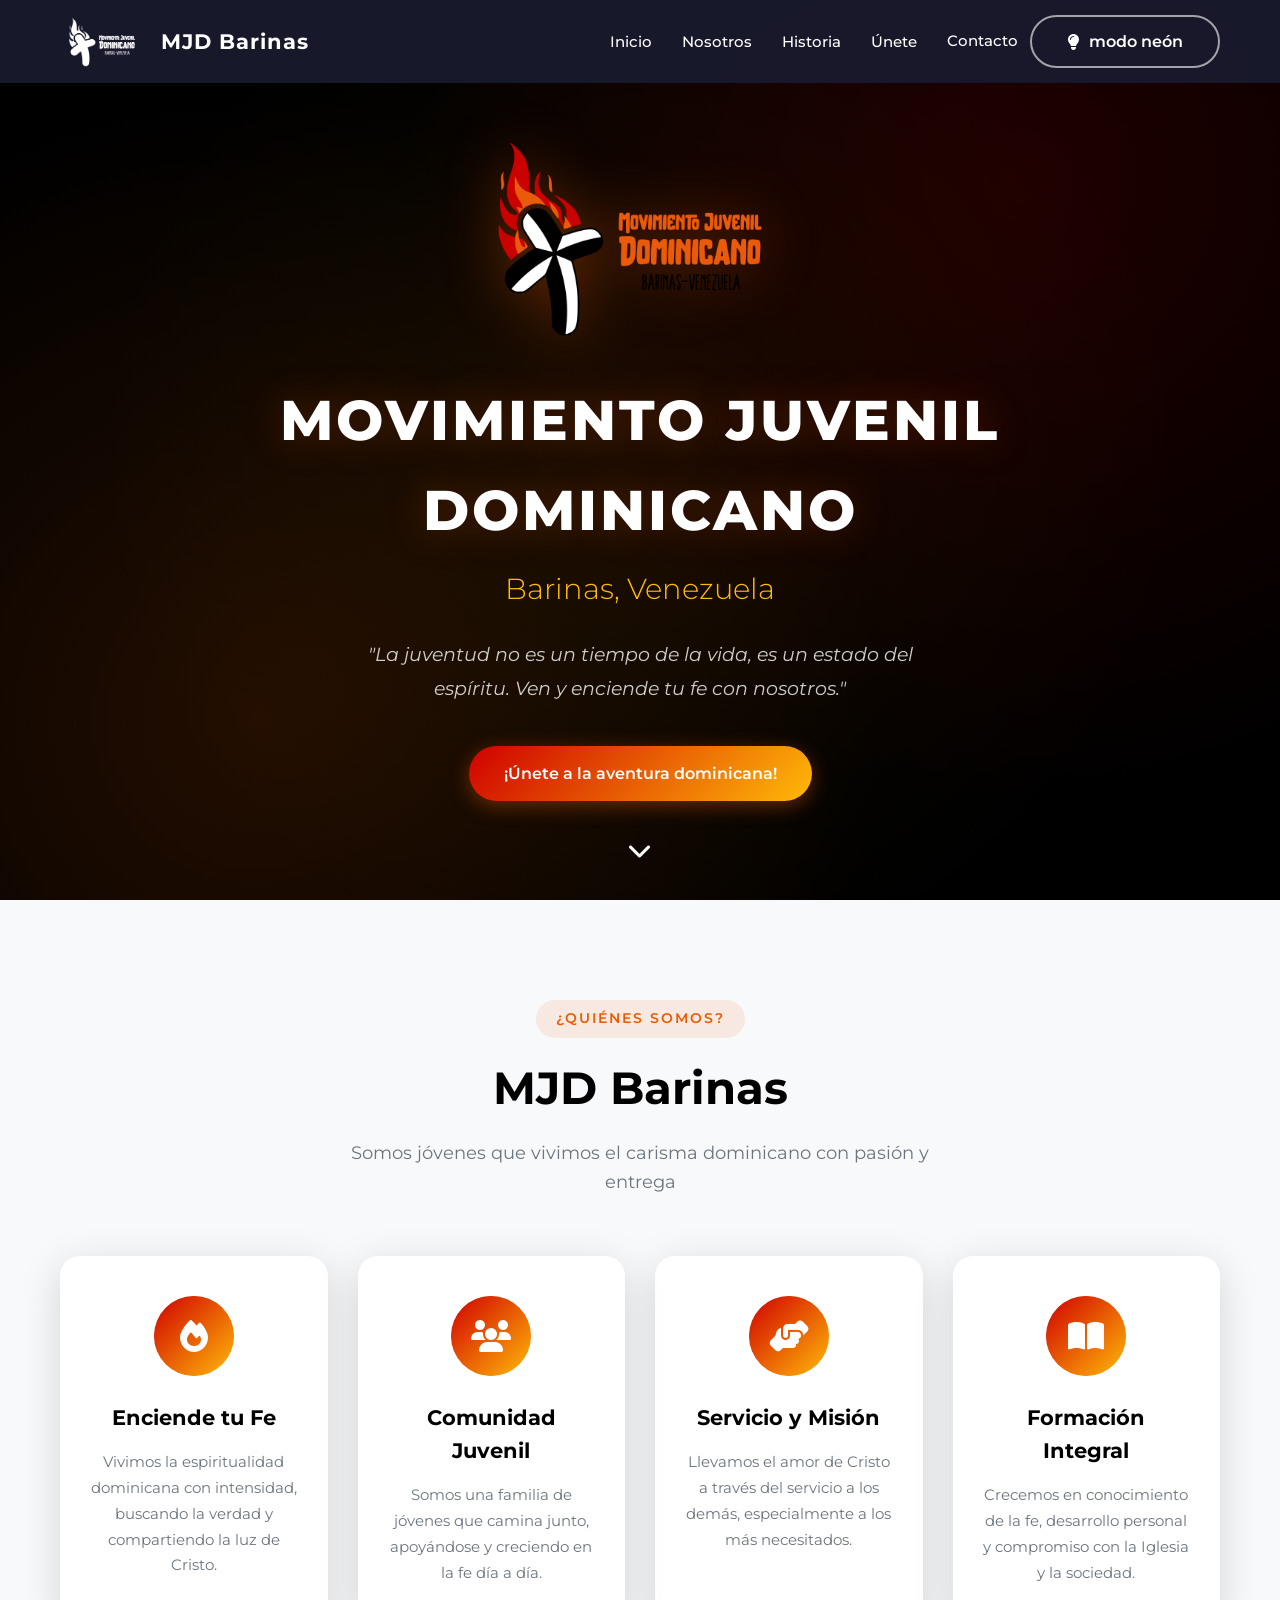
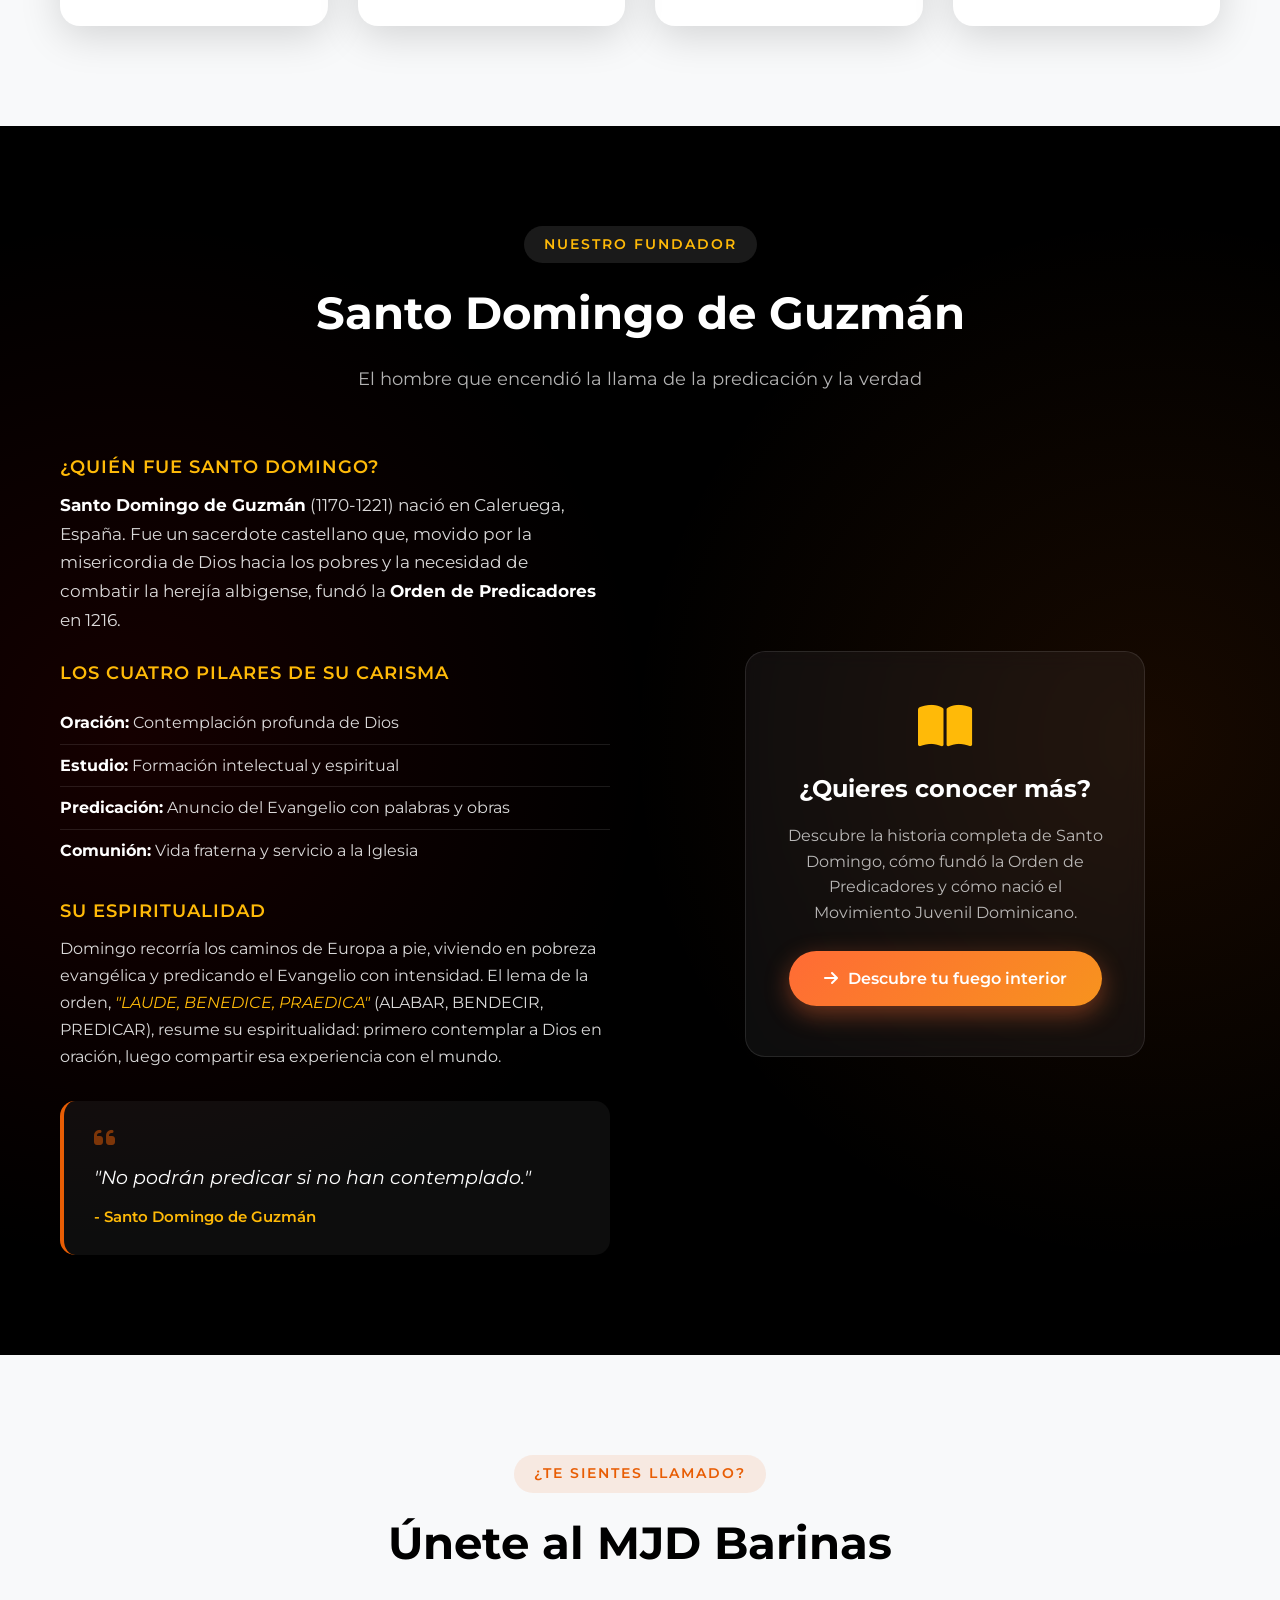
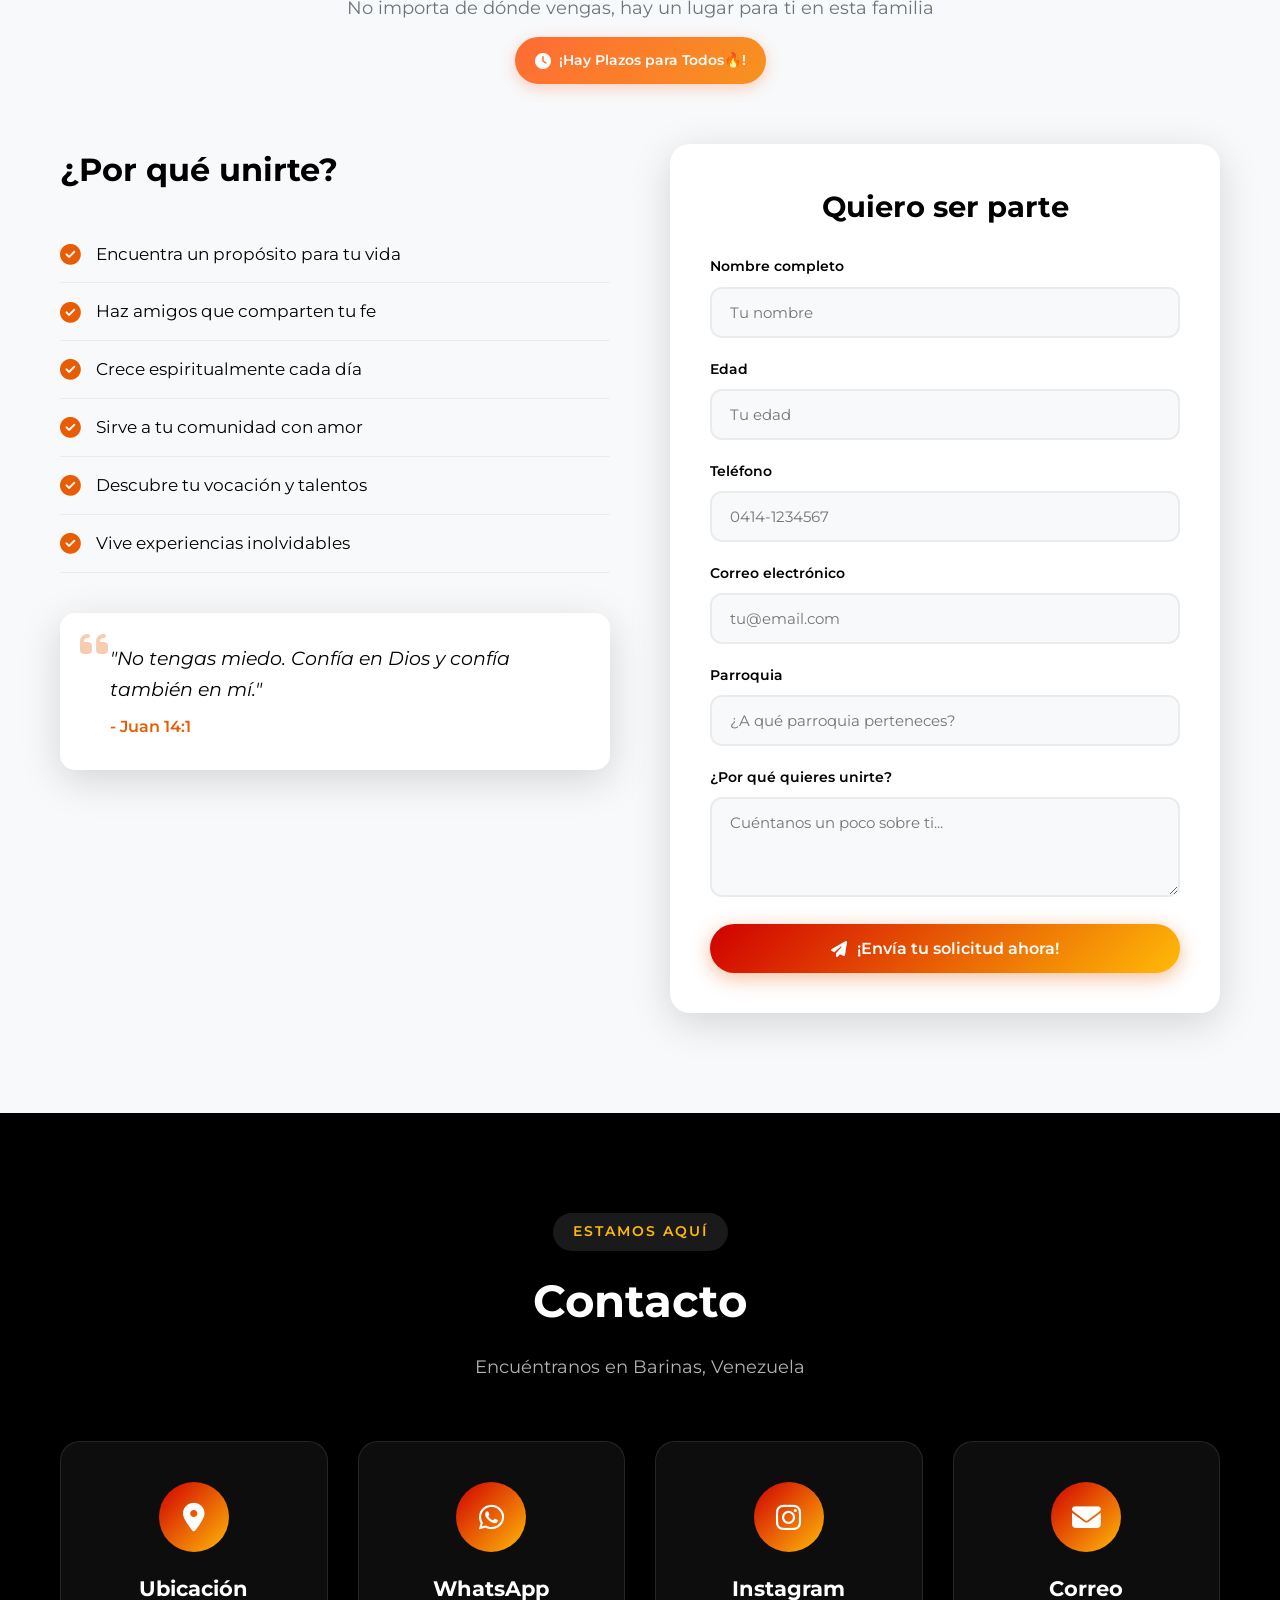
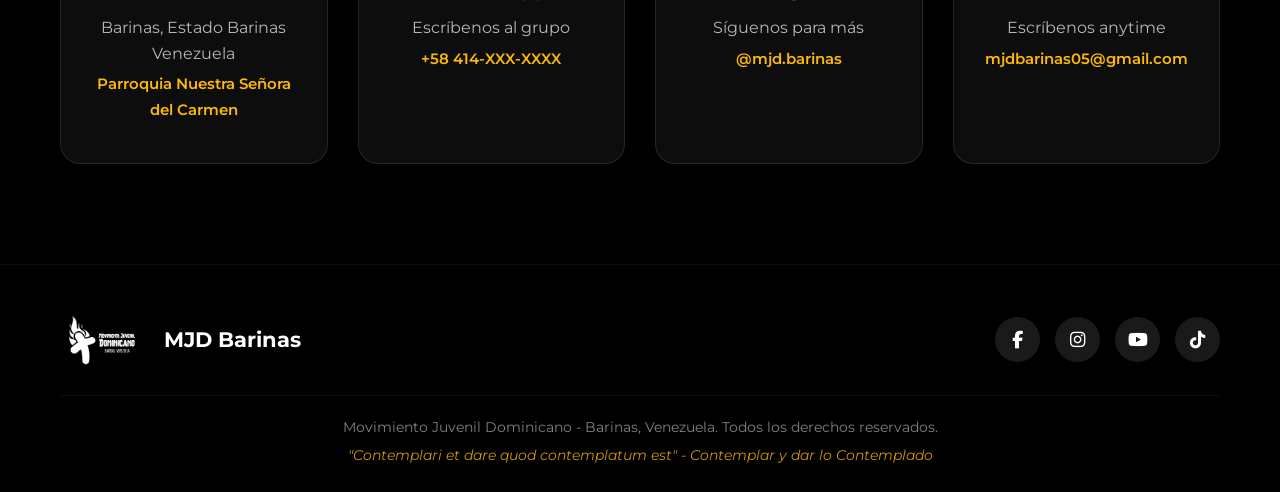
==== commit 896d4bea: "Update index.html" ====
--- a/index.html
+++ b/index.html
@@ -7,7 +7,9 @@
     <link rel="stylesheet" href="styles.css">
     <link href="https://fonts.googleapis.com/css2?family=Montserrat:wght@300;400;600;700;800&display=swap" rel="stylesheet">
     <link rel="stylesheet" href="https://cdnjs.cloudflare.com/ajax/libs/font-awesome/6.4.0/css/all.min.css">
-    <link rel="icon" href=".1.png" type="image/png">
+  <link rel="icon" href=".1.png" type="image/png">
+  <title>MJD-Barinas</title>
+</head>
 </head>
 <body>
     <!-- Navegación -->
--- a/styles.css
+++ b/styles.css
@@ -9,8 +9,8 @@
     --primary: #e85d04;
     --primary-dark: #d00000;
     --secondary: #ffba08;
-    --dark: #1a1a2e;
-    --darker: #0f0f1a;
+    --dark: #000000;
+    --darker: #000000;
     --light: #f8f9fa;
     --gray: #6c757d;
     --white: #ffffff;
@@ -42,7 +42,7 @@
     top: 0;
     left: 0;
     width: 100%;
-    background: rgba(26, 26, 46, 0.95);
+    background: rgba(0, 0, 0, 0.95);
     backdrop-filter: blur(10px);
     z-index: 1000;
     padding: 15px 0;
@@ -81,6 +81,19 @@
     display: flex;
     list-style: none;
     gap: 30px;
+    align-items: center;
+}
+
+.nav-contact-wrap {
+    display: flex;
+    align-items: center;
+    gap: 12px;
+}
+
+.nav-neon-toggle {
+    padding: 6px 14px;
+    font-size: 0.85rem;
+    white-space: nowrap;
 }
 
 .nav-menu a {
@@ -105,6 +118,11 @@
 
 .nav-menu a:hover {
     color: var(--secondary);
+}
+
+.nav-menu a:focus {
+    outline: 2px solid var(--secondary);
+    outline-offset: 2px;
 }
 
 .nav-menu a:hover::after {
@@ -160,6 +178,17 @@
     background-size: 50px 50px;
 }
 
+@keyframes fireUp {
+    0% {
+        transform: translateY(0) scale(1);
+        opacity: 0.6;
+    }
+    100% {
+        transform: translateY(-100vh) scale(0.3);
+        opacity: 0;
+    }
+}
+
 .hero-content {
     position: relative;
     z-index: 2;
@@ -210,10 +239,37 @@
 
 .hero-buttons {
     display: flex;
-    gap: 20px;
+    gap: 15px;
     justify-content: center;
     flex-wrap: wrap;
     animation: fadeInUp 1s ease 0.8s both;
+}
+
+.hero-mode-toggle {
+    position: absolute;
+    top: 24px;
+    right: 24px;
+    z-index: 3;
+    min-width: 110px;
+    padding: 6px 10px;
+    font-size: 0.75rem;
+    border-radius: 999px;
+    transition: all 0.3s ease;
+}
+
+@media (max-width: 768px) {
+    .hero-mode-toggle {
+        position: static;
+        margin: 0 auto 20px;
+        top: auto;
+        right: auto;
+        width: fit-content;
+    }
+}
+
+.hero-buttons .btn {
+    flex: 0 0 auto;
+    min-width: 180px;
 }
 
 .btn {
@@ -254,6 +310,20 @@
     transform: translateY(-3px);
 }
 
+.btn-outline {
+    background: transparent;
+    color: var(--white);
+    border: 2px solid rgba(255,255,255,0.6);
+    transition: all 0.3s ease;
+}
+
+.btn-outline:hover {
+    background: rgba(255,255,255,0.1);
+    border-color: var(--white);
+    color: var(--white);
+    transform: translateY(-3px);
+}
+
 .btn-full {
     width: 100%;
     justify-content: center;
@@ -268,6 +338,364 @@
     font-size: 1.5rem;
     animation: bounce 2s infinite;
     cursor: pointer;
+}
+
+@keyframes fireGlow {
+    0%, 100% {
+        text-shadow: 0 0 12px rgba(232, 93, 4, 0.25);
+        transform: scale(1);
+    }
+    50% {
+        text-shadow: 0 0 28px rgba(232, 93, 4, 0.45);
+        transform: scale(1.01);
+    }
+}
+
+@keyframes heartbeat {
+    0%, 100% {
+        transform: scale(1);
+    }
+    25% {
+        transform: scale(1.03);
+    }
+    50% {
+        transform: scale(1.01);
+    }
+    75% {
+        transform: scale(1.02);
+    }
+}
+
+@keyframes gentleFloat {
+    0%, 100% {
+        transform: translateY(0);
+    }
+    50% {
+        transform: translateY(-8px);
+    }
+}
+
+.animate-fire-glow {
+    animation: fireGlow 4s ease-in-out infinite;
+}
+
+.animate-heartbeat {
+    animation: heartbeat 2.8s ease-in-out infinite;
+}
+
+.animate-gentle-float {
+    animation: gentleFloat 5s ease-in-out infinite;
+}
+
+body.neon-mode {
+    background: #040812;
+    color: #bdfbeb;
+}
+
+body.neon-mode .navbar {
+    background: rgba(3, 7, 18, 0.95);
+}
+
+body.neon-mode .hero {
+    background: radial-gradient(circle at top left, rgba(65, 255, 207, 0.10), transparent 28%), radial-gradient(circle at bottom right, rgba(63, 246, 157, 0.08), transparent 35%), #050b1f;
+}
+
+body.neon-mode .hero::before {
+    background: radial-gradient(circle at 20% 80%, rgba(70, 255, 200, 0.16) 0%, transparent 50%), radial-gradient(circle at 80% 20%, rgba(90, 255, 220, 0.14) 0%, transparent 50%), radial-gradient(circle at 50% 50%, rgba(120, 255, 220, 0.06) 0%, transparent 70%);
+}
+
+body.neon-mode .hero-title {
+    color: #d5fffc;
+    text-shadow: 0 0 24px rgba(107, 255, 232, 0.75), 0 0 40px rgba(41, 255, 206, 0.4);
+}
+
+body.neon-mode .hero-subtitle,
+body.neon-mode .hero-text,
+body.neon-mode .section-title,
+body.neon-mode .section-desc,
+body.neon-mode .about-card h3,
+body.neon-mode .about-card p,
+body.neon-mode .pillars-list li,
+body.neon-mode .santo-domingo-text p {
+    color: #a9fff5;
+}
+
+body.neon-mode .btn-primary {
+    background: linear-gradient(135deg, #70ff93, #35ffd1);
+    color: #081313;
+    box-shadow: 0 0 24px rgba(110, 255, 175, 0.55);
+}
+
+body.neon-mode .btn-secondary {
+    color: #7dff70;
+    border-color: #7dff70;
+}
+
+body.neon-mode .btn-outline {
+    color: #7dff70;
+    border-color: rgba(125, 255, 112, 0.8);
+}
+
+body.neon-mode .hero-mode-toggle {
+    background: #7dff70;
+    color: #041313;
+    border-color: #7dff70;
+    box-shadow: 0 0 18px rgba(125, 255, 112, 0.35);
+}
+
+body.neon-mode .hero-overlay {
+    opacity: 0.35;
+}
+
+body.neon-mode .about-card,
+body.neon-mode .section,
+body.neon-mode .santo-domingo-content,
+body.neon-mode .join-form-container,
+body.neon-mode .join-quote {
+    background: rgba(5, 10, 23, 0.85);
+}
+
+body.neon-mode .join {
+    background: #02060f;
+}
+
+body.neon-mode .join-info h3,
+body.neon-mode .join-list li,
+body.neon-mode .join-quote p,
+body.neon-mode .join-quote span,
+body.neon-mode .join-cta-secondary p,
+body.neon-mode .join-cta-secondary .btn,
+body.neon-mode .join-form h3,
+body.neon-mode .form-group label,
+body.neon-mode .section-tag,
+body.neon-mode .footer-logo span,
+body.neon-mode .footer-bottom p,
+body.neon-mode .footer-quote {
+    color: #d2ffeb;
+}
+
+body.neon-mode .join-list li {
+    border-color: rgba(125, 255, 112, 0.15);
+}
+
+body.neon-mode .join-list li i,
+body.neon-mode .join-quote i {
+    color: #7dff70;
+    opacity: 0.45;
+}
+
+body.neon-mode .join-quote {
+    box-shadow: 0 20px 50px rgba(0, 0, 0, 0.14);
+}
+
+body.neon-mode .footer-social a {
+    color: #7dff70;
+}
+
+body.neon-mode .footer-social a:hover {
+    color: #a6ffe2;
+}
+
+body.neon-mode .form-group input,
+body.neon-mode .form-group textarea {
+    background: rgba(4, 8, 18, 0.92);
+    color: #e5fffe;
+    border-color: rgba(125, 255, 112, 0.2);
+}
+
+body.neon-mode .form-group input::placeholder,
+body.neon-mode .form-group textarea::placeholder {
+    color: rgba(225, 255, 252, 0.55);
+}
+
+body.neon-mode .btn-primary {
+    color: #081313;
+}
+
+body.neon-mode .btn-secondary {
+    background: rgba(125, 255, 112, 0.12);
+    color: #7dff70;
+}
+
+body.neon-mode .btn-outline {
+    color: #7dff70;
+}
+
+body.neon-mode .hero-mode-toggle {
+    color: #041313;
+}
+
+body.neon-mode .nav-neon-toggle {
+    background: #7dff70;
+    color: #041313;
+    border-color: #7dff70;
+    box-shadow: 0 0 18px rgba(125, 255, 112, 0.35);
+}
+
+.animate-on-scroll {
+    opacity: 0;
+    transform: translateY(24px);
+    transition: opacity 0.8s ease, transform 0.8s ease;
+}
+
+.animate-on-scroll.delay-0 {
+    transition-delay: 0s;
+}
+
+.animate-on-scroll.delay-1 {
+    transition-delay: 0.15s;
+}
+
+.animate-on-scroll.delay-2 {
+    transition-delay: 0.3s;
+}
+
+.animate-on-scroll.delay-3 {
+    transition-delay: 0.45s;
+}
+
+.animate-on-scroll.visible {
+    opacity: 1;
+    transform: translateY(0);
+}
+
+.btn-pulse {
+    animation: pulseSoft 3.2s ease-in-out infinite;
+    background: linear-gradient(135deg, #ff6b35 0%, #f7931e 100%);
+    box-shadow: 0 8px 25px rgba(255, 107, 53, 0.4);
+    border: none;
+    position: relative;
+    overflow: hidden;
+}
+
+.btn-pulse::before {
+    content: '';
+    position: absolute;
+    top: 0;
+    left: -100%;
+    width: 100%;
+    height: 100%;
+    background: linear-gradient(90deg, transparent, rgba(255,255,255,0.2), transparent);
+    transition: left 0.5s;
+}
+
+.btn-pulse:hover::before {
+    left: 100%;
+}
+
+.btn-pulse:hover {
+    animation: none;
+    transform: translateY(-2px) scale(1.02);
+    box-shadow: 0 12px 35px rgba(255, 107, 53, 0.6);
+}
+
+.modal-overlay {
+    position: fixed;
+    inset: 0;
+    display: flex;
+    align-items: center;
+    justify-content: center;
+    background: rgba(0, 0, 0, 0.88);
+    backdrop-filter: blur(8px);
+    padding: 20px;
+    z-index: 2000;
+    opacity: 0;
+    pointer-events: none;
+    transition: opacity 0.4s ease;
+}
+
+.modal-overlay.show {
+    opacity: 1;
+    pointer-events: auto;
+}
+
+.modal-card {
+    background: #050505;
+    border: 1px solid rgba(255, 255, 255, 0.08);
+    border-radius: 28px;
+    box-shadow: 0 30px 90px rgba(0, 0, 0, 0.4);
+    max-width: 520px;
+    width: 100%;
+    padding: 40px 30px 30px;
+    text-align: center;
+    position: relative;
+    transform: scale(0.8) translateY(20px);
+    opacity: 0;
+    transition: transform 0.5s cubic-bezier(0.34, 1.56, 0.64, 1), opacity 0.4s ease;
+}
+
+.modal-overlay.show .modal-card {
+    transform: scale(1) translateY(0);
+    opacity: 1;
+}
+
+.modal-card::before {
+    content: '';
+    position: absolute;
+    inset: 0;
+    border-radius: 28px;
+    padding: 1px;
+    background: linear-gradient(135deg, rgba(232,93,4,0.55), rgba(255,186,8,0.35));
+    -webkit-mask: linear-gradient(#fff 0 0) content-box, linear-gradient(#fff 0 0);
+    -webkit-mask-composite: destination-out;
+    mask-composite: exclude;
+}
+
+.modal-close {
+    position: absolute;
+    top: 18px;
+    right: 18px;
+    width: 38px;
+    height: 38px;
+    border: 1px solid rgba(255,255,255,0.12);
+    border-radius: 50%;
+    background: rgba(255,255,255,0.06);
+    color: rgba(255,255,255,0.88);
+    font-size: 1.35rem;
+    cursor: pointer;
+    transition: all 0.25s ease;
+    z-index: 2;
+}
+
+.modal-close:hover {
+    background: rgba(255,255,255,0.14);
+    transform: scale(1.05);
+}
+
+.modal-icon {
+    margin-bottom: 18px;
+}
+
+.modal-icon img {
+    width: 80px;
+    height: auto;
+    filter: brightness(1) drop-shadow(0 0 18px rgba(232, 93, 4, 0.45));
+}
+
+.modal-card h3 {
+    margin-bottom: 14px;
+    color: var(--white);
+    font-size: 2rem;
+}
+
+.modal-card p {
+    color: rgba(255,255,255,0.82);
+    line-height: 1.8;
+    margin-bottom: 28px;
+    font-size: 1rem;
+}
+
+.hidden {
+    display: none !important;
+}
+
+@keyframes pulseSoft {
+    0%, 100% {
+        transform: scale(1);
+    }
+    50% {
+        transform: scale(1.02);
+    }
 }
 
 /* Sections General */
@@ -320,6 +748,25 @@
     margin: 0 auto;
 }
 
+.urgency-banner {
+    background: linear-gradient(135deg, #ff6b35 0%, #f7931e 100%);
+    color: white;
+    padding: 12px 20px;
+    border-radius: 25px;
+    font-size: 0.9rem;
+    font-weight: 600;
+    display: inline-flex;
+    align-items: center;
+    gap: 8px;
+    margin-top: 15px;
+    box-shadow: 0 4px 15px rgba(255, 107, 53, 0.3);
+    animation: gentleFloat 3s ease-in-out infinite;
+}
+
+.urgency-banner i {
+    font-size: 1rem;
+}
+
 .section-header.light .section-desc {
     color: rgba(255,255,255,0.7);
 }
@@ -360,6 +807,29 @@
     margin: 0 auto 25px;
     font-size: 2rem;
     color: var(--white);
+    position: relative;
+    overflow: hidden;
+    z-index: 0;
+}
+
+.about-icon i {
+    color: var(--white);
+    position: relative;
+    z-index: 1;
+}
+
+.about-icon::before {
+    content: '';
+    position: absolute;
+    top: 0;
+    left: 0;
+    right: 0;
+    bottom: 0;
+    background: inherit;
+    border-radius: inherit;
+    animation: liquidFlow 6s ease-in-out infinite;
+    opacity: 0.7;
+    z-index: -1;
 }
 
 .about-card h3 {
@@ -422,7 +892,73 @@
 }
 
 .santo-domingo-intro {
-    font-size: 1.15rem !important;
+    margin-bottom: 25px;
+}
+
+.santo-domingo-intro h4 {
+    color: var(--secondary);
+    font-size: 1.1rem;
+    font-weight: 600;
+    margin-bottom: 10px;
+    text-transform: uppercase;
+    letter-spacing: 1px;
+}
+
+.santo-domingo-intro p {
+    font-size: 1.05rem;
+    line-height: 1.7;
+}
+
+.santo-domingo-pillars {
+    margin-bottom: 25px;
+}
+
+.santo-domingo-pillars h4 {
+    color: var(--secondary);
+    font-size: 1.1rem;
+    font-weight: 600;
+    margin-bottom: 15px;
+    text-transform: uppercase;
+    letter-spacing: 1px;
+}
+
+.pillars-list {
+    list-style: none;
+    padding: 0;
+    margin: 0;
+}
+
+.pillars-list li {
+    padding: 8px 0;
+    border-bottom: 1px solid rgba(255,255,255,0.1);
+    font-size: 1rem;
+    line-height: 1.6;
+}
+
+.pillars-list li:last-child {
+    border-bottom: none;
+}
+
+.pillars-list strong {
+    color: var(--white);
+}
+
+.santo-domingo-spirit {
+    margin-bottom: 30px;
+}
+
+.santo-domingo-spirit h4 {
+    color: var(--secondary);
+    font-size: 1.1rem;
+    font-weight: 600;
+    margin-bottom: 10px;
+    text-transform: uppercase;
+    letter-spacing: 1px;
+}
+
+.santo-domingo-spirit p {
+    font-size: 1rem;
+    line-height: 1.7;
 }
 
 .santo-domingo-quote {
@@ -814,6 +1350,27 @@
     box-shadow: var(--shadow);
 }
 
+.join-cta-secondary {
+    text-align: center;
+    margin-top: 25px;
+    padding-top: 25px;
+    border-top: 1px solid rgba(255,255,255,0.1);
+}
+
+.join-cta-secondary p {
+    color: rgba(255,255,255,0.8);
+    font-size: 0.95rem;
+    margin-bottom: 15px;
+}
+
+.join-cta-secondary .btn {
+    display: inline-flex;
+    align-items: center;
+    gap: 8px;
+    padding: 12px 24px;
+    font-size: 0.9rem;
+}
+
 .join-form h3 {
     font-size: 1.8rem;
     margin-bottom: 25px;
@@ -990,41 +1547,6 @@
     opacity: 0.8;
 }
 
-/* Animaciones */
-@keyframes fadeInDown {
-    from {
-        opacity: 0;
-        transform: translateY(-30px);
-    }
-    to {
-        opacity: 1;
-        transform: translateY(0);
-    }
-}
-
-@keyframes fadeInUp {
-    from {
-        opacity: 0;
-        transform: translateY(30px);
-    }
-    to {
-        opacity: 1;
-        transform: translateY(0);
-    }
-}
-
-@keyframes bounce {
-    0%, 20%, 50%, 80%, 100% {
-        transform: translateX(-50%) translateY(0);
-    }
-    40% {
-        transform: translateX(-50%) translateY(-15px);
-    }
-    60% {
-        transform: translateX(-50%) translateY(-7px);
-    }
-}
-
 /* Responsive */
 @media (max-width: 992px) {
     .join-content {
@@ -1050,6 +1572,46 @@
 @media (max-width: 768px) {
     .hamburger {
         display: block;
+        padding: 10px;
+        border-radius: 5px;
+        transition: background-color 0.3s ease;
+    }
+
+    .nav-contact-wrap {
+        flex-direction: column;
+        gap: 10px;
+        padding: 0 20px;
+        margin: 0 auto;
+        width: 100%;
+        align-items: center;
+    }
+
+    .nav-neon-toggle {
+        width: 100%;
+        max-width: 320px;
+        margin: 0;
+        justify-content: center;
+    }
+
+    .hamburger:focus {
+        outline: 2px solid var(--secondary);
+        outline-offset: 2px;
+    }
+
+    .hamburger:hover {
+        background-color: rgba(255, 255, 255, 0.1);
+    }
+
+    .hamburger.active .bar:nth-child(1) {
+        transform: rotate(-45deg) translate(-5px, 6px);
+    }
+
+    .hamburger.active .bar:nth-child(2) {
+        opacity: 0;
+    }
+
+    .hamburger.active .bar:nth-child(3) {
+        transform: rotate(45deg) translate(-5px, -6px);
     }
     
     .nav-menu {
@@ -1057,17 +1619,37 @@
         left: -100%;
         top: 80px;
         flex-direction: column;
-        background: var(--darker);
+        background: rgba(0, 0, 0, 0.98);
+        backdrop-filter: blur(10px);
         width: 100%;
         text-align: center;
-        transition: 0.3s;
+        transition: left 0.3s ease;
         padding: 30px 0;
         gap: 20px;
+        box-shadow: 0 10px 30px rgba(0, 0, 0, 0.5);
+        z-index: 999;
     }
     
     .nav-menu.active {
         left: 0;
     }
+
+    .nav-menu a {
+        display: block;
+        font-size: 1.1rem;
+        padding: 15px 20px;
+        margin: 5px 20px;
+        border-radius: 10px;
+        transition: all 0.3s ease;
+    }
+
+    .nav-menu a:hover,
+    .nav-menu a:focus {
+        background-color: rgba(232, 93, 4, 0.1);
+        color: var(--secondary);
+        transform: translateY(-2px);
+    }
+
     
     .hero-title {
         font-size: 2.2rem;
@@ -1119,4 +1701,3 @@
         padding: 25px;
     }
 }
-
